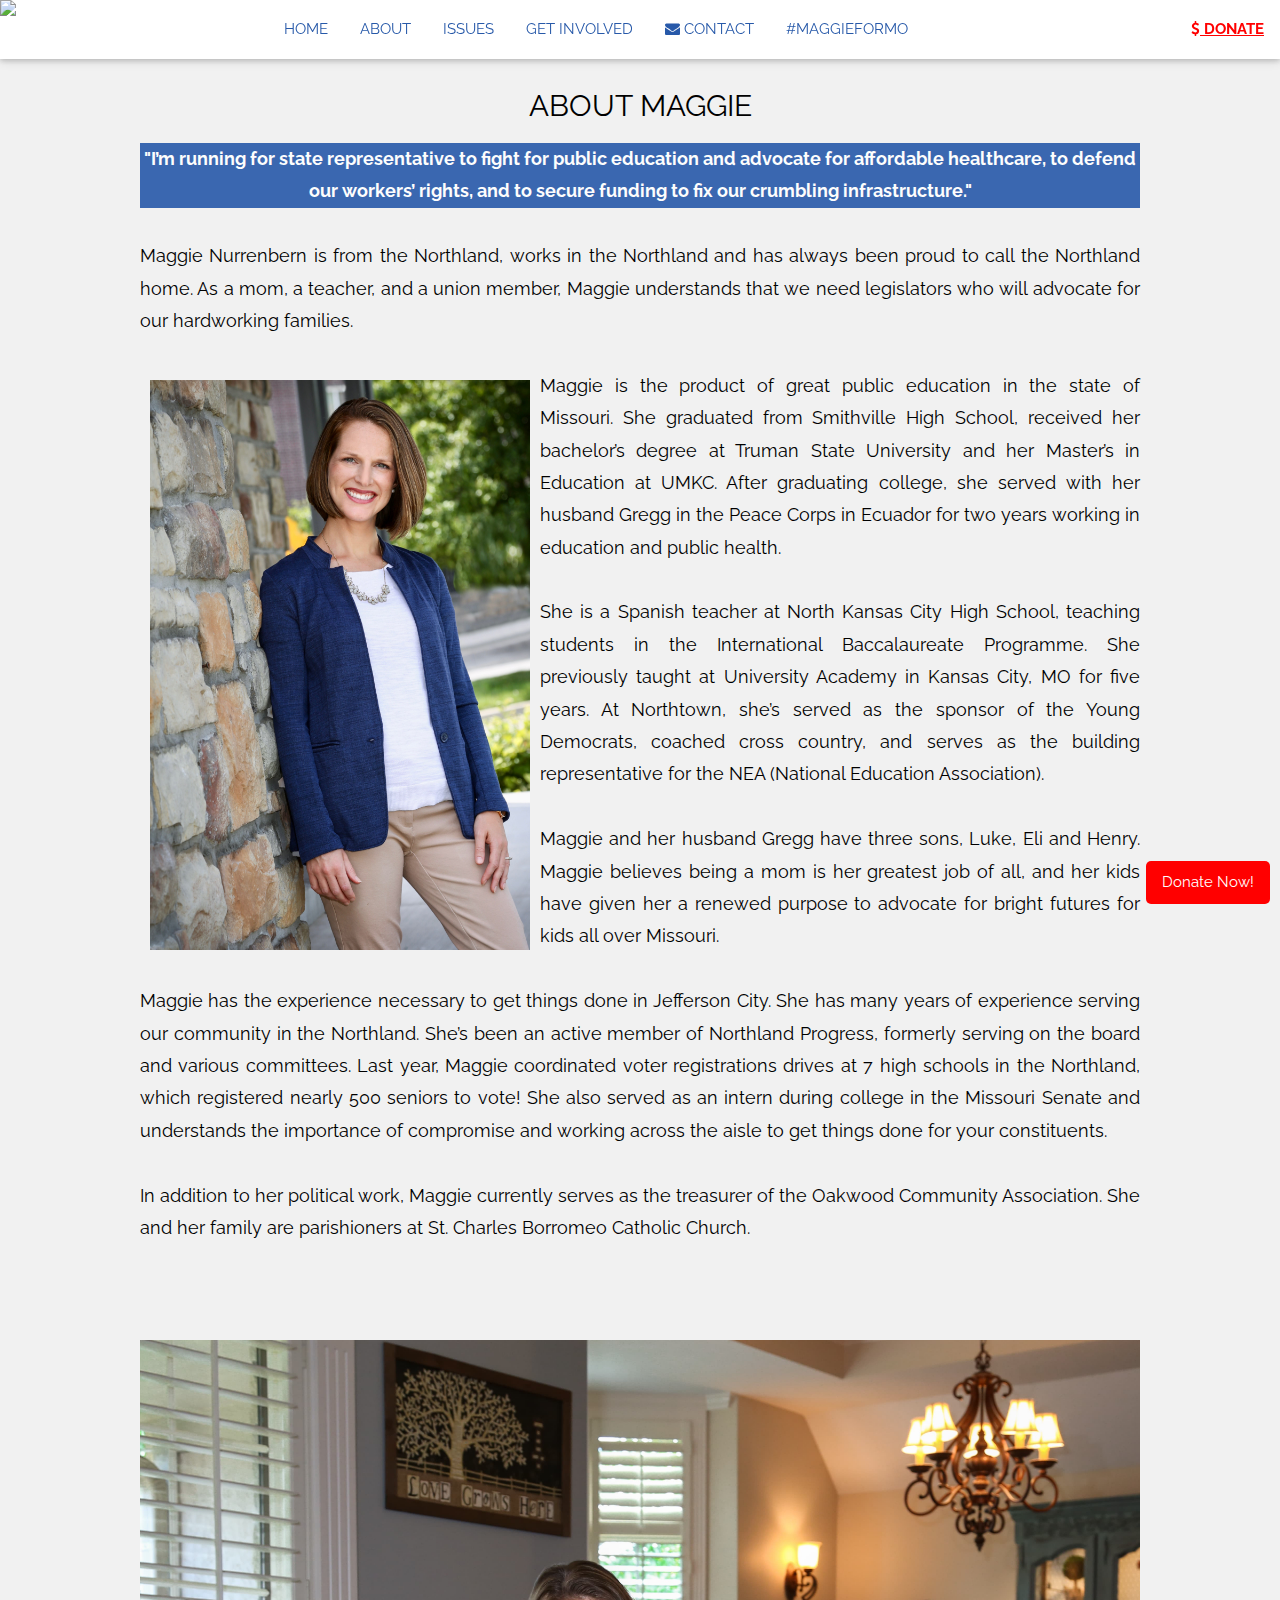
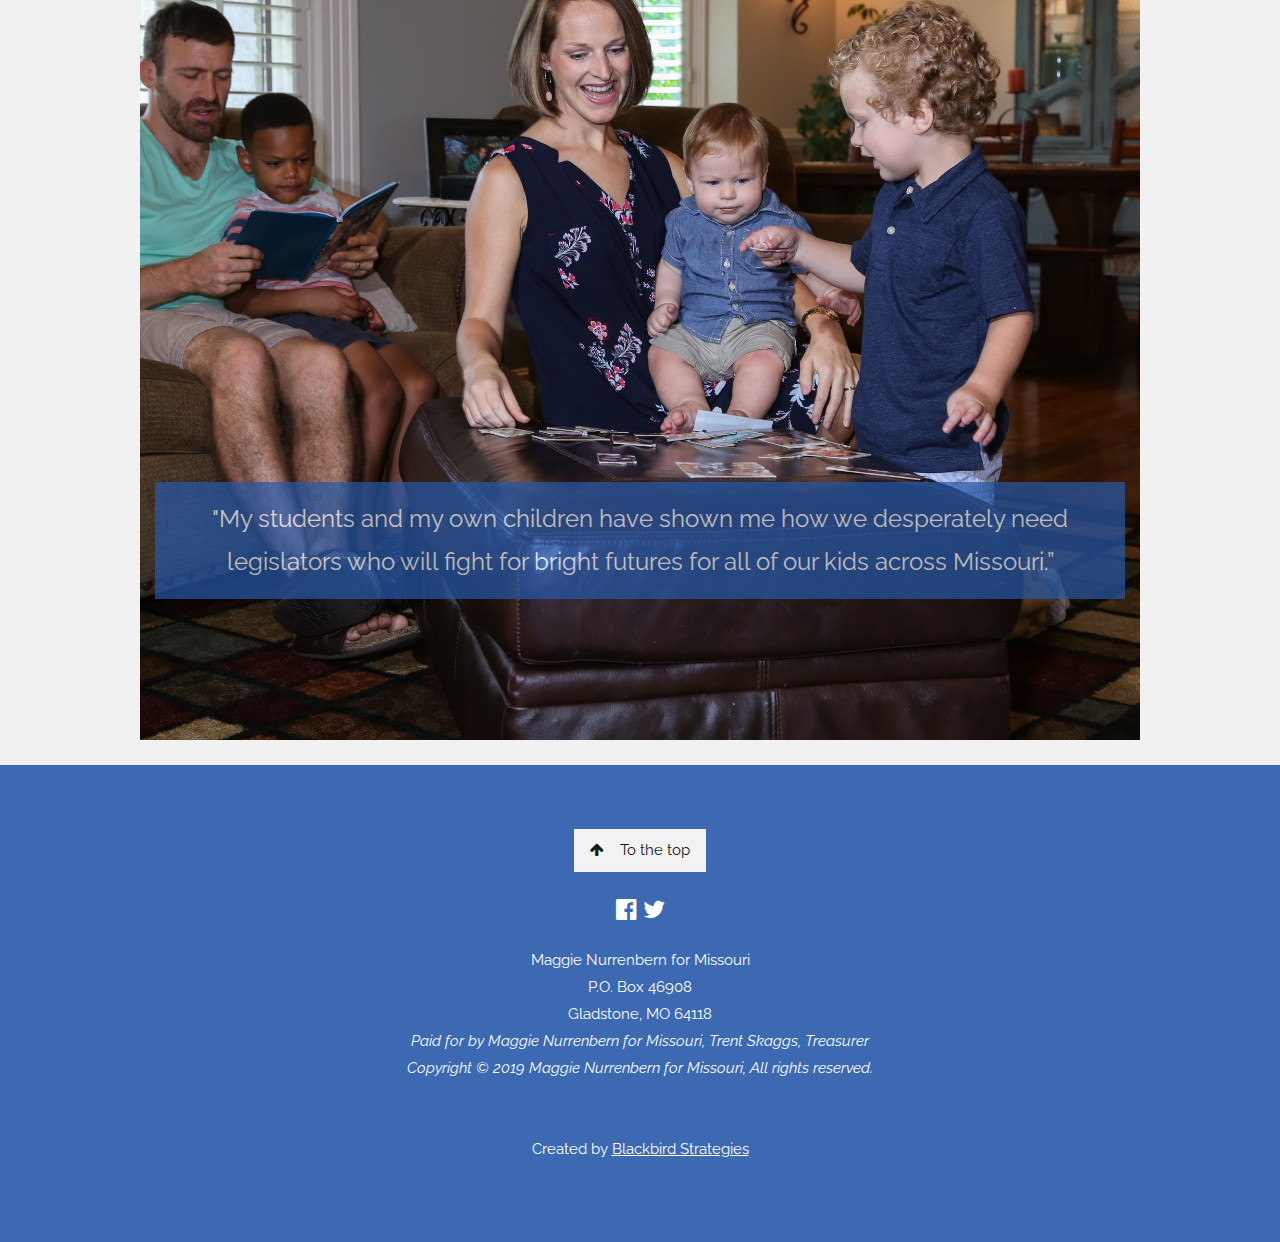
==== about.html @ 78ecb7c2 "text updates from maggie 021620" ====
<!DOCTYPE html>
<html>
<title>About</title>
<meta charset="UTF-8">
<meta name="viewport" content="width=device-width, initial-scale=1">
<link rel=icon href=/favicon.png>
<link rel="stylesheet" href="https://www.w3schools.com/w3css/4/w3.css">
<link rel="stylesheet" href="https://fonts.googleapis.com/css?family=Raleway">
<link rel="stylesheet" href="https://cdnjs.cloudflare.com/ajax/libs/font-awesome/4.7.0/css/font-awesome.min.css">
<style>
  body,
  h1,
  h2,
  h3,
  h4,
  h5,
  h6 {
    font-family: "Raleway", sans-serif
  }

  body,
  html {
    height: 100%;
    line-height: 1.8;
  }

  /* Full height image header */
  .bgimg-1 {
    background-position: center;
    background-size: cover;
    background-image: url("/GV3A2963 - Community Photo.jpg");
    min-height: 95%;
    margin-top: 59px;
  }

  .bgimg-3 {
    background-position: center;
    background-size: cover;
    background-image: url("/GV3A2674 - Family Photo-min.jpg");
    min-height: 1000px;
    display: flex;
  }

  .bgimg-2 {
    background-position: center;
    background-size: cover;
    background-image: url("/jeffcity.jpg");
    min-height: 1000px;
    display: flex;
  }

  .logo {
    max-width: 126px;
  }

  img {
    background-position: center;
    max-width: 100%;
    height: auto;
    display: block;
    margin-left: auto;
    margin-right: auto;
  }

  .w3-bar .w3-button {
    padding: 16px;
  }

  .w3-blue2 {
    background-color: #2759a9 !important;
    color: white !important;
  }

  .w3-blue {
    background-color: white !important;
    color: #2759a9 !important;
  }

  .w3-button:hover {
    color: red !important;
    background-color: white !important;
  }

  .w3-button2:hover {
    color: #2759a9 !important;
    background-color: white !important;
  }

  .opaque-background {
    background-color: black;
    opacity: .7;
    color: white;
    max-width: 1000px;
  }

  .icons {
    color: #2759a9;
  }

  .w3-xxlarge {
    line-height: 35px;
  }

  .w3-jumbo {
    line-height: 70px;
  }

  @media (max-width: 828px) {
    .w3-hide-small2 {
      display: none !important;
    }
  }

  @media (max-width: 992px) and (min-width: 721px) {
    .hide-medium2 {
      display: none !important;
    }
  }

  @media (min-width: 829px) {
    .w3-hide-large2 {
      display: none !important;
    }
  }

  @media (min-width: 601px) {

    .w3-col.m3,
    .w3-fifth {
      width: 19.9999999999% !important;
    }
  }

  .w3-fifth {
    float: left;
    width: 100%;
  }

  .quarter-container {
    background-color: white;
    opacity: .8;
    padding-top: 15px !important;
    height: 330px;
  }

  .mySlides {
    display: none;
  }

  .w3-display-right2 {
    position: absolute;
    top: 36%;
    right: 33%;
  }

  .w3-display-left2 {
    position: absolute;
    top: 36%;
    left: 33%;
  }

  .arrow {
    font-size: 40px;
  }

  .donate {
    background-color: #2759a9;
    color: white;
    padding: 10px 20px;
    border-radius: 4px;
    border-color: white;
  }

  #mybutton {
    position: fixed;
    bottom: -4px;
    right: 10px;
    z-index: 1;
  }

  .donate-link {
    color: red;
    text-decoration: underline;
  }

  .donate-link:hover {
    color: blue !important;
  }

  /* .twitter-timeline {
  height: 500px !important;
  max-width: 50% !important;
} */
</style>

<body>

  <!-- Navbar (sit on top) -->
  <div class="w3-top">
    <div class="w3-bar w3-blue w3-card" id="myNavbar" style="display: flex;">
      <a href="index.html#home" class="w3-bar-item w3-button w3-wide" style="padding: 0px !important"><img
          src="/maggieLogo.jpg" class="logo"></a>
      <!-- Right-sided navbar links -->
      <div class="w3-hide-small2" style="margin: auto; max-width: 100%;">
        <a href="index.html#home" class="w3-bar-item w3-button">HOME</a>
        <a href="about.html" class="w3-bar-item w3-button">ABOUT</a>
        <a href="issues.html" class="w3-bar-item w3-button"> ISSUES</a>
        <a href="index.html#getInvolved" class="w3-bar-item w3-button"> GET INVOLVED</a>
        <a href="index.html#contact" class="w3-bar-item w3-button"><i class="fa fa-envelope"></i> CONTACT</a>
        <a href="https://twitter.com/search?q=%23maggieformo&src=typd&lang=en" target="_blank"
          class="w3-bar-item w3-button">#MAGGIEFORMO</a>
      </div>
      <!-- Hide right-floated links on small screens and replace them with a menu icon -->
      <a href="https://secure.actblue.com/donate/maggieformo?refcode=online&amount=50"
        class="w3-bar-item w3-button donate-link" target="_blank"><i class="fa fa-usd"></i><b> DONATE</b></a>
      <a href="javascript:void(0)" class="w3-bar-item w3-button w3-hide-large2" onclick="w3_open()"
        style="margin-left: auto;">
        <i class="fa fa-bars"></i>
      </a>
    </div>
  </div>

  <!-- Sidebar on small screens when clicking the menu icon -->
  <nav class="w3-sidebar w3-bar-block w3-black w3-card w3-animate-left hide-medium2 w3-hide-large"
    style="display:none; background-color: #2759a9!important; opacity: 0.9;" id="mySidebar">
    <a href="javascript:void(0)" onclick="w3_close()" class="w3-bar-item w3-button w3-large w3-padding-16">Close ×</a>
    <A href="index.html#home" onclick="w3-close()" class="w3-bar-item w3-button">HOME</a>
    <a href="about.html" onclick="w3_close()" class="w3-bar-item w3-button">ABOUT</a>
    <a href="issues.html" onclick="w3_close()" class="w3-bar-item w3-button">ISSUES</a>
    <a href="https://secure.actblue.com/donate/maggieformo?refcode=online&amount=50" target="_blank"
      onclick="w3_close()" class="w3-bar-item w3-button">DONATE</a>
    <a href="index.html#getInvolved" onclick="w3_close()" class="w3-bar-item w3-button">GET INVOLVED</a>
    <!-- <a href="https://secure.actblue.com/" onclick="w3_close()" class="w3-bar-item w3-button" target="_blank">DONATE</a> -->
    <a href="index.html#contact" onclick="w3_close()" class="w3-bar-item w3-button">CONTACT</a>
  </nav>

  <!-- Donate Button -->
  <div id="mybutton">
    <a class="w3-button" style="background-color: red; color: white; border-radius: 5px;"
      href="https://secure.actblue.com/donate/maggieformo?refcode=online&amount=50" target="_blank"> Donate Now!</a>
  </div>

  <!-- About Section -->
  <div class="w3-container w3-light-grey w3-row w3-center" style="padding: 38px 16px" id="about">
    <hr>
    <h2 class="w3-center">ABOUT MAGGIE</h2>
    <p class="w3-center w3-large"
      style="background-color: #2759a9!important; max-width: 1000px; margin: auto; color: #fff; opacity: 0.9;">
      <b>"I’m running for state representative to fight for public education and advocate for affordable healthcare, to
        defend our workers’ rights, and to secure funding to fix our crumbling infrastructure."</b>
      <br>
    </p>
    <p class="w3-center w3-large" style="margin: auto; text-align: justify !important; max-width: 1000px;">
      <br>
      Maggie Nurrenbern is from the Northland, works in the Northland and has always been proud to call the Northland
      home.
      As a mom, a teacher, and a union member, Maggie understands that we need legislators who will advocate for our
      hardworking families.<br><br>
      <img src="GV3A3115 2 - About section-min.jpg" alt="Maggie" style="max-width: 38%; float: left; margin: 10px;">
      Maggie is the product of great public education in the state of Missouri. She graduated from Smithville High
      School,
      received her bachelor’s degree at Truman State University and her Master’s in Education at UMKC. After graduating
      college,
      she served with her husband Gregg in the Peace Corps in Ecuador for two years working in education and public
      health.<br><br>
      She is a Spanish teacher at North Kansas City High School, teaching students in the International Baccalaureate
      Programme.
      She previously taught at University Academy in Kansas City, MO for five years. At Northtown, she’s served as the
      sponsor of the Young Democrats,
      coached cross country, and serves as the building representative for the NEA (National Education
      Association).<br><br>
      Maggie and her husband Gregg have three sons, Luke, Eli and Henry. Maggie believes being a mom is her greatest job
      of all,
      and her kids have given her a renewed purpose to advocate for bright futures for kids all over Missouri. <br><br>
      Maggie has the experience necessary to get things done in Jefferson City. She has many years of experience serving
      our community in the Northland.
      She’s been an active member of Northland Progress, formerly serving on the board and various committees. Last
      year,
      Maggie coordinated voter registrations drives at 7 high schools in the Northland, which registered nearly 500
      seniors to vote!
      She also served as an intern during college in the Missouri Senate and understands the importance of compromise
      and working across the aisle to get things done for your constituents.<br><br>
      In addition to her political work, Maggie currently serves as the treasurer of the Oakwood Community Association.
      She and her family are parishioners at St. Charles Borromeo Catholic Church.<br><br>
    </p>
  </div>
  <!-- Family Photo-->
  <div class="w3-container w3-light-grey" style="padding: 25px 16px">
    <div class="bgimg-3"
      style="max-width: 1000px; max-height: 900px; text-align: center; padding: 15px; margin: auto !important;">
      <div class="w3-text-white" style="padding: 23 16px;  display: flex; ">
        <!-- <div class="opaque-background w3-xlarge w3-hide-small" style="background-color: #2759a9 !important; opacity: 0.7 !important; max-width: 1490px; max-height: 126px; padding: 15px; position: relative; top: 75%;">
      <span class="w3-xlarge">“My students and my own children have shown me how we desperately need legislators who will fight for bright futures for all of our kids across Missouri.”</span>
    </div>
    <div class="opaque-background w3-xlarge w3-hide-large w3-hide-medium" style="background-color: #2759a9 !important; opacity: 0.7 !important; max-width: 1490px; max-height: 240px; padding: 15px; position: relative; top: 75%;">
      <span class="w3-xlarge">“My students and my own children have shown me how we desperately need legislators who will fight for bright futures for all of our kids across Missouri.”</span>
    </div> -->
        <div class="opaque-background"
          style="background-color: #2759a9 !important; opacity: 0.7 !important; max-width: 1490px; height: fit-content; padding: 15px; position: relative; top: 75%;">
          <span class="w3-xlarge w3-hide-small">"My students and my own children have shown me how we desperately need
            legislators who will fight for bright futures for all of our kids across Missouri.”</span>
          <span class="w3-large w3-hide-large w3-hide-medium">"My students and my own children have shown me how we
            desperately need legislators who will fight for bright futures for all of our kids across Missouri.”</span>
        </div>
      </div>
    </div>
  </div>

  <!-- Footer -->
  <footer class="w3-center w3-black w3-padding-64" style="background-color: #2759a9!important; opacity: 0.9;">
    <a href="about.html" class="w3-button w3-light-grey"><i class="fa fa-arrow-up w3-margin-right"></i>To the top</a>
    <div class="w3-xlarge w3-section">
      <a href="https://www.facebook.com/MaggieforMO/" target="_blank"><i
          class="fa fa-facebook-official w3-hover-opacity"></i></a>
      <a href="https://twitter.com/MaggieforMO?lang=en" target="_blank"><i
          class="fa fa-twitter w3-hover-opacity"></i></a>
    </div>
    <p>
      Maggie Nurrenbern for Missouri<br>
      P.O. Box 46908 <br>
      Gladstone, MO 64118 <br>
      <i> Paid for by Maggie Nurrenbern for Missouri, Trent Skaggs, Treasurer<br>
        Copyright © 2019 Maggie Nurrenbern for Missouri, All rights reserved.<br>
      </i>
      <br><br>
      Created by <a href="https://jonnyparko.github.io/Jonathan-Parker/" title="Jonathan Parker" target="_blank"
        class="w3-hover-text-green">Blackbird Strategies</a>
    </p>
  </footer>

  <script>
    // Modal Image Gallery
    function onClick(element) {
      document.getElementById("img01").src = element.src;
      document.getElementById("modal01").style.display = "block";
      var captionText = document.getElementById("caption");
      captionText.innerHTML = element.alt;
    }


    // Toggle between showing and hiding the sidebar when clicking the menu icon
    var mySidebar = document.getElementById("mySidebar");

    function w3_open() {
      if (mySidebar.style.display === 'block') {
        mySidebar.style.display = 'none';
      } else {
        mySidebar.style.display = 'block';
      }
    }

    // Close the sidebar with the close button
    function w3_close() {
      mySidebar.style.display = "none";
    }

    var slideIndex = 1;
    showDivs(slideIndex);

    function plusDivs(n) {
      showDivs(slideIndex += n);
    }

    function showDivs(n) {
      var i;
      var x = document.getElementsByClassName("mySlides");
      if (n > x.length) { slideIndex = 1 }
      if (n < 1) { slideIndex = x.length }
      for (i = 0; i < x.length; i++) {
        x[i].style.display = "none";
      }
      x[slideIndex - 1].style.display = "block";
    }
  </script>

</body>

</html>
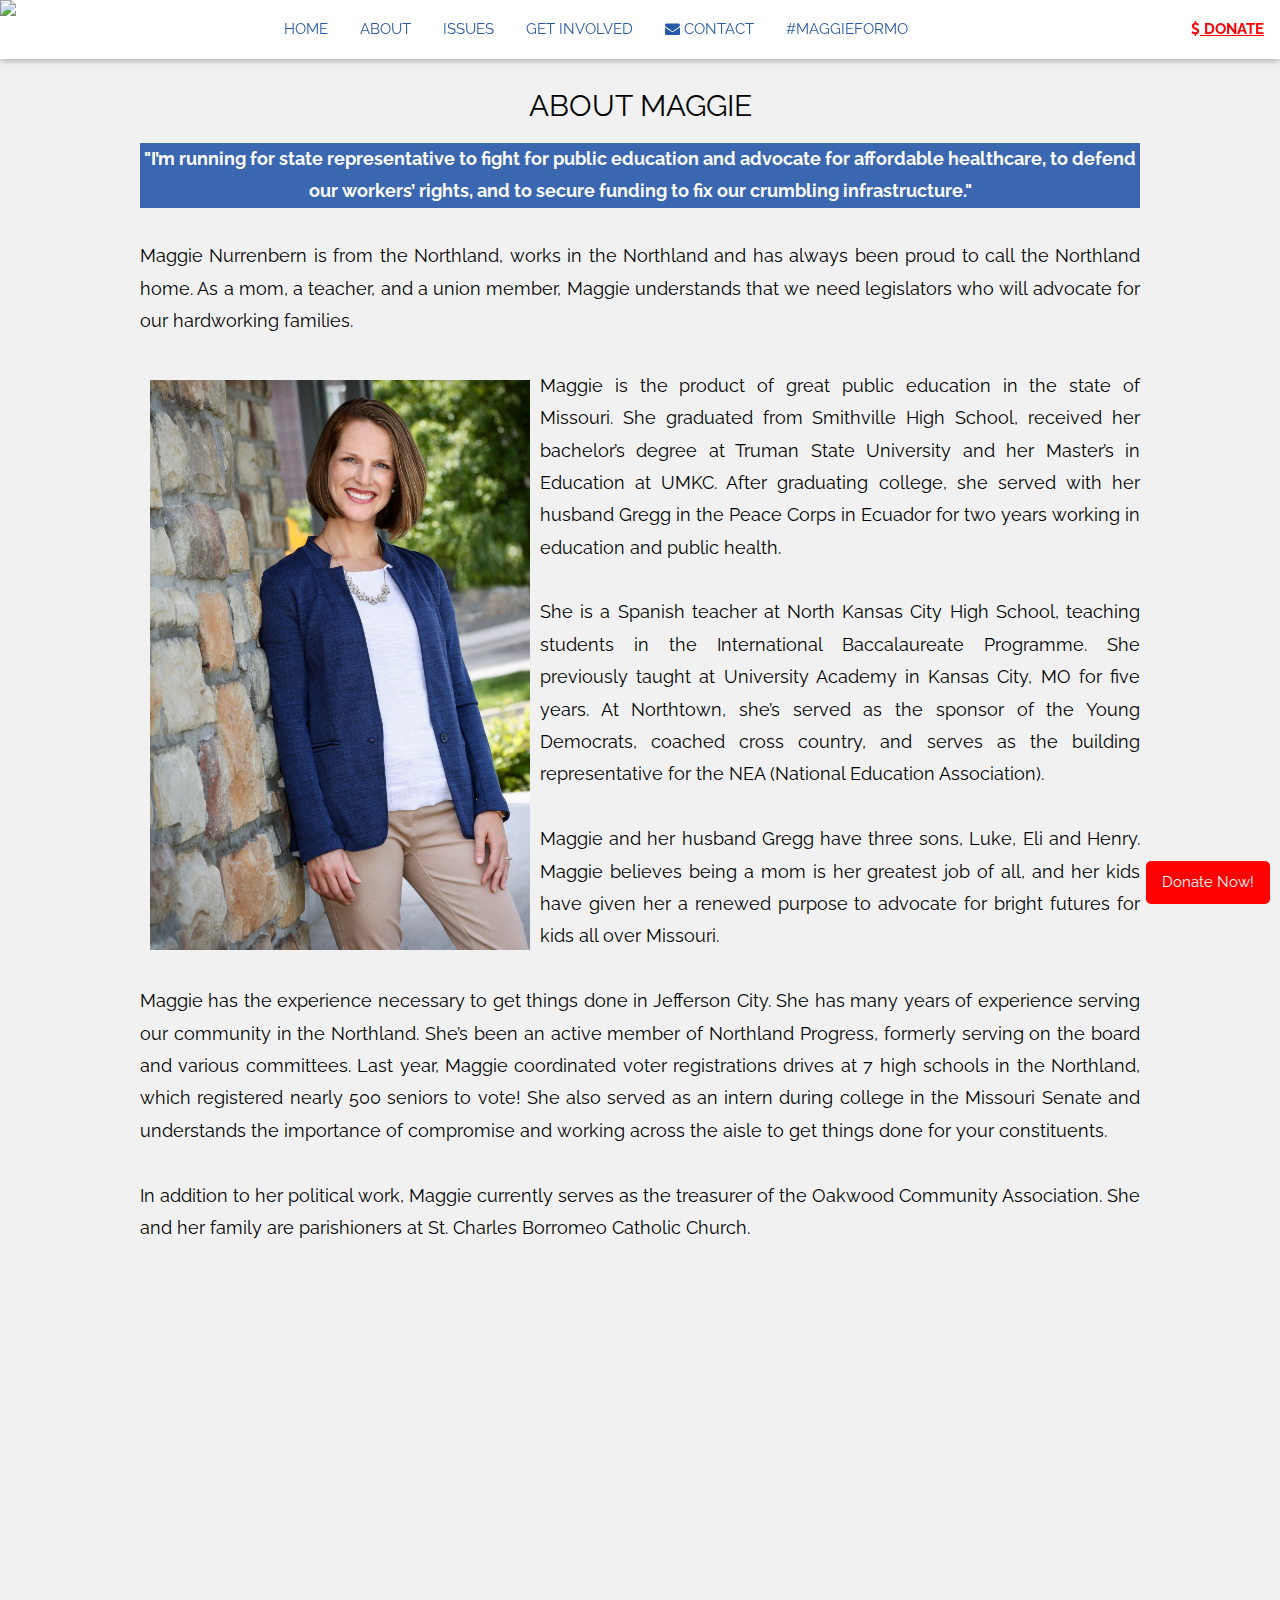
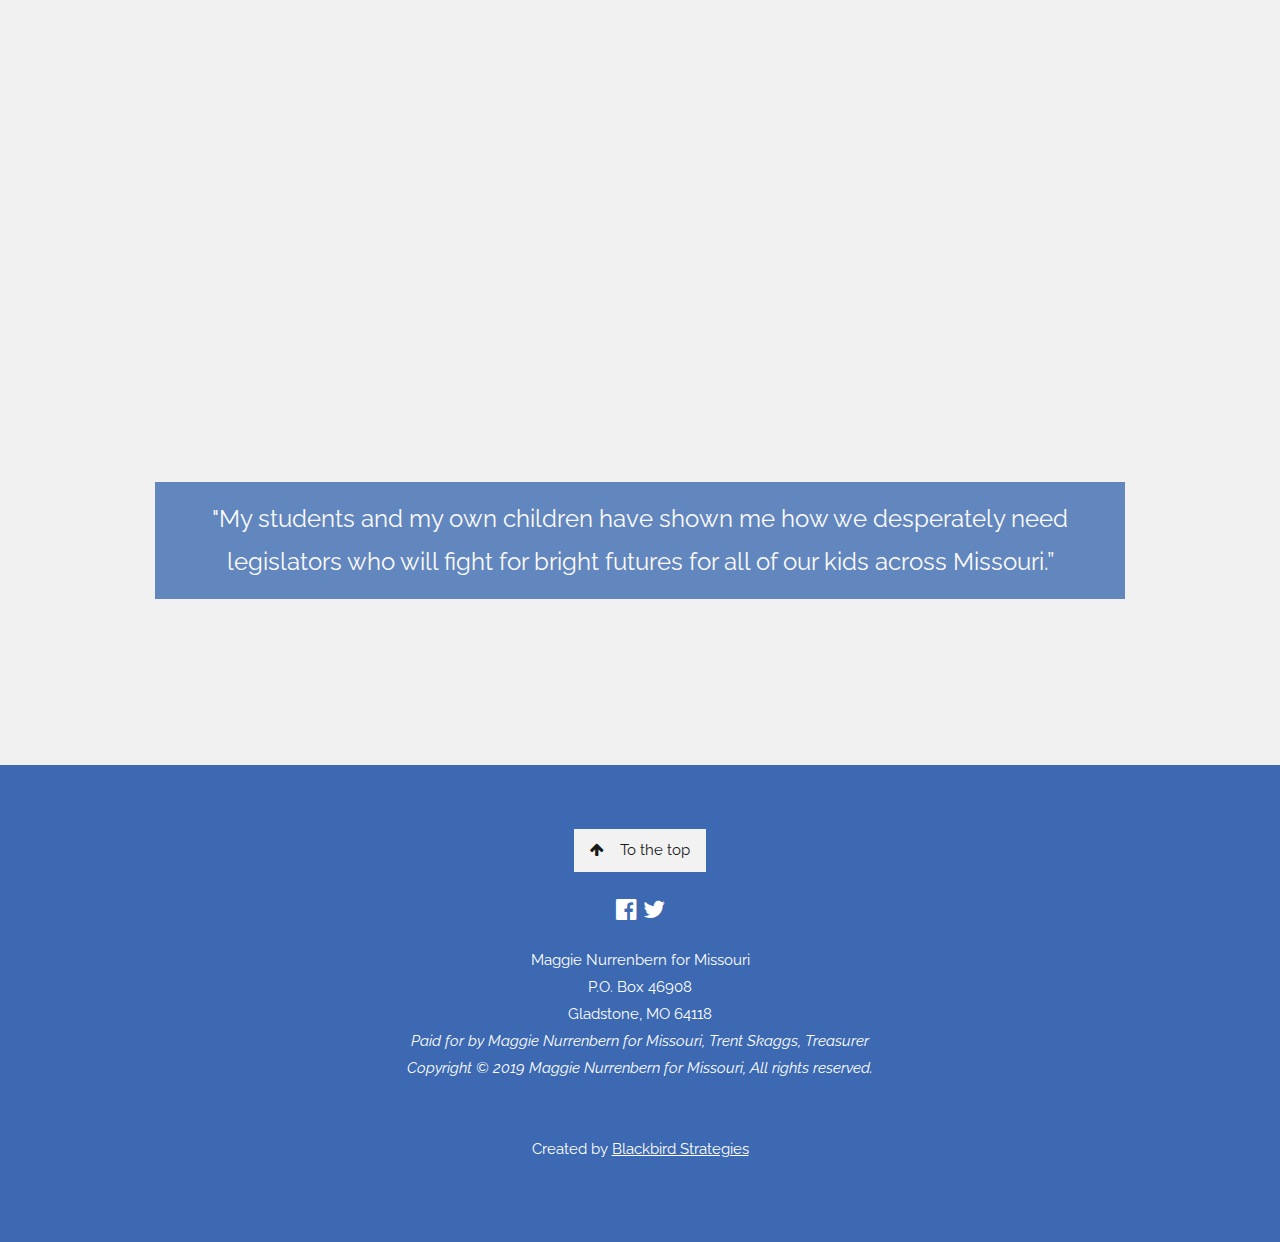
==== commit 9774394c: "refactor v2" ====
--- a/about.html
+++ b/about.html
@@ -7,190 +7,8 @@
 <link rel="stylesheet" href="https://www.w3schools.com/w3css/4/w3.css">
 <link rel="stylesheet" href="https://fonts.googleapis.com/css?family=Raleway">
 <link rel="stylesheet" href="https://cdnjs.cloudflare.com/ajax/libs/font-awesome/4.7.0/css/font-awesome.min.css">
+<link rel="stylesheet" href="main.css">
 <style>
-  body,
-  h1,
-  h2,
-  h3,
-  h4,
-  h5,
-  h6 {
-    font-family: "Raleway", sans-serif
-  }
-
-  body,
-  html {
-    height: 100%;
-    line-height: 1.8;
-  }
-
-  /* Full height image header */
-  .bgimg-1 {
-    background-position: center;
-    background-size: cover;
-    background-image: url("/GV3A2963 - Community Photo.jpg");
-    min-height: 95%;
-    margin-top: 59px;
-  }
-
-  .bgimg-3 {
-    background-position: center;
-    background-size: cover;
-    background-image: url("/GV3A2674 - Family Photo-min.jpg");
-    min-height: 1000px;
-    display: flex;
-  }
-
-  .bgimg-2 {
-    background-position: center;
-    background-size: cover;
-    background-image: url("/jeffcity.jpg");
-    min-height: 1000px;
-    display: flex;
-  }
-
-  .logo {
-    max-width: 126px;
-  }
-
-  img {
-    background-position: center;
-    max-width: 100%;
-    height: auto;
-    display: block;
-    margin-left: auto;
-    margin-right: auto;
-  }
-
-  .w3-bar .w3-button {
-    padding: 16px;
-  }
-
-  .w3-blue2 {
-    background-color: #2759a9 !important;
-    color: white !important;
-  }
-
-  .w3-blue {
-    background-color: white !important;
-    color: #2759a9 !important;
-  }
-
-  .w3-button:hover {
-    color: red !important;
-    background-color: white !important;
-  }
-
-  .w3-button2:hover {
-    color: #2759a9 !important;
-    background-color: white !important;
-  }
-
-  .opaque-background {
-    background-color: black;
-    opacity: .7;
-    color: white;
-    max-width: 1000px;
-  }
-
-  .icons {
-    color: #2759a9;
-  }
-
-  .w3-xxlarge {
-    line-height: 35px;
-  }
-
-  .w3-jumbo {
-    line-height: 70px;
-  }
-
-  @media (max-width: 828px) {
-    .w3-hide-small2 {
-      display: none !important;
-    }
-  }
-
-  @media (max-width: 992px) and (min-width: 721px) {
-    .hide-medium2 {
-      display: none !important;
-    }
-  }
-
-  @media (min-width: 829px) {
-    .w3-hide-large2 {
-      display: none !important;
-    }
-  }
-
-  @media (min-width: 601px) {
-
-    .w3-col.m3,
-    .w3-fifth {
-      width: 19.9999999999% !important;
-    }
-  }
-
-  .w3-fifth {
-    float: left;
-    width: 100%;
-  }
-
-  .quarter-container {
-    background-color: white;
-    opacity: .8;
-    padding-top: 15px !important;
-    height: 330px;
-  }
-
-  .mySlides {
-    display: none;
-  }
-
-  .w3-display-right2 {
-    position: absolute;
-    top: 36%;
-    right: 33%;
-  }
-
-  .w3-display-left2 {
-    position: absolute;
-    top: 36%;
-    left: 33%;
-  }
-
-  .arrow {
-    font-size: 40px;
-  }
-
-  .donate {
-    background-color: #2759a9;
-    color: white;
-    padding: 10px 20px;
-    border-radius: 4px;
-    border-color: white;
-  }
-
-  #mybutton {
-    position: fixed;
-    bottom: -4px;
-    right: 10px;
-    z-index: 1;
-  }
-
-  .donate-link {
-    color: red;
-    text-decoration: underline;
-  }
-
-  .donate-link:hover {
-    color: blue !important;
-  }
-
-  /* .twitter-timeline {
-  height: 500px !important;
-  max-width: 50% !important;
-} */
 </style>
 
 <body>
--- a/main.css
+++ b/main.css
@@ -0,0 +1,210 @@
+body,
+h1,
+h2,
+h3,
+h4,
+h5,
+h6 {
+  font-family: "Raleway", sans-serif
+}
+
+body,
+html {
+  height: 100%;
+  line-height: 1.8;
+}
+
+/* Full height image header */
+.bgimg-1 {
+  background-position: center;
+  background-size: cover;
+  background-image: url("/GV3A2963 - Community Photo-min.jpg");
+  min-height: 95%;
+  margin-top: 59px;
+}
+
+.bgimg-3 {
+  background-position: center;
+  background-size: cover;
+  background-image: url("/GV3A2674 - Family Photo.jpg");
+  min-height: 1000px;
+  display: flex;
+}
+
+.bgimg-2 {
+  background-position: center;
+  background-size: cover;
+  background-image: url("/jeffcity.jpg");
+  min-height: 1000px;
+  display: flex;
+}
+
+.logo {
+  max-width: 126px;
+}
+
+img {
+  background-position: center;
+  max-width: 100%;
+  height: auto;
+  display: block;
+  margin-left: auto;
+  margin-right: auto;
+}
+
+.w3-bar .w3-button {
+  padding: 16px;
+}
+
+.w3-blue2 {
+  background-color: #2759a9 !important;
+  color: white !important;
+}
+
+.w3-blue {
+  background-color: white !important;
+  color: #2759a9 !important;
+}
+
+.w3-button:hover {
+  color: red !important;
+  background-color: white !important;
+}
+
+.w3-button2:hover {
+  color: #2759a9 !important;
+  background-color: white !important;
+}
+
+.opaque-background {
+  background-color: black;
+  opacity: .7;
+  color: white;
+  max-width: 1000px;
+}
+
+.icons {
+  color: #2759a9;
+}
+
+.w3-xxlarge {
+  line-height: 35px;
+}
+
+.w3-jumbo {
+  line-height: 70px;
+}
+
+@media (max-width: 828px) {
+  .w3-hide-small2 {
+    display: none !important;
+  }
+}
+
+@media (max-width: 992px) and (min-width: 721px) {
+  .hide-medium2 {
+    display: none !important;
+  }
+}
+
+@media (min-width: 829px) {
+  .w3-hide-large2 {
+    display: none !important;
+  }
+}
+
+@media (min-width: 601px) {
+
+  .w3-col.m3,
+  .w3-fifth {
+    width: 19.9999999999% !important;
+  }
+}
+
+.w3-fifth {
+  float: left;
+  width: 100%;
+}
+
+.quarter-container {
+  background-color: white;
+  opacity: .8;
+  padding-top: 15px !important;
+  height: 330px;
+}
+
+.mySlides {
+  display: none;
+}
+
+.w3-display-right2 {
+  position: absolute;
+  top: 36%;
+  right: 33%;
+}
+
+.w3-display-left2 {
+  position: absolute;
+  top: 36%;
+  left: 33%;
+}
+
+.arrow {
+  font-size: 40px;
+}
+
+.donate {
+  background-color: #2759a9;
+  color: white;
+  padding: 10px 20px;
+  border-radius: 4px;
+  border-color: white;
+}
+
+#mybutton {
+  position: fixed;
+  bottom: -4px;
+  right: 10px;
+  z-index: 1;
+}
+
+.donate-link {
+  color: red;
+  text-decoration: underline;
+}
+
+.donate-link:hover {
+  color: blue !important;
+}
+
+/* .twitter-timeline {
+height: 500px !important;
+max-width: 50% !important;
+} */
+
+  /* Next & previous buttons */
+  .prev,
+  .next {
+    cursor: pointer;
+    top: 50%;
+    width: 100%;
+    margin-top: -30px;
+    padding: 20px;
+    color: #2759a9;
+    font-weight: bold;
+    font-size: 50px;
+    user-select: none;
+  }
+
+  /* Position the "next button" to the right */
+  .next {
+    right: 0;
+    border-radius: 3px 0 0 3px;
+  }
+
+  /* On hover, add a black background color with a little bit see-through */
+  .prev:hover,
+  .next:hover {
+    background-color: rgba(0, 0, 0, 0.8);
+    color: white;
+  }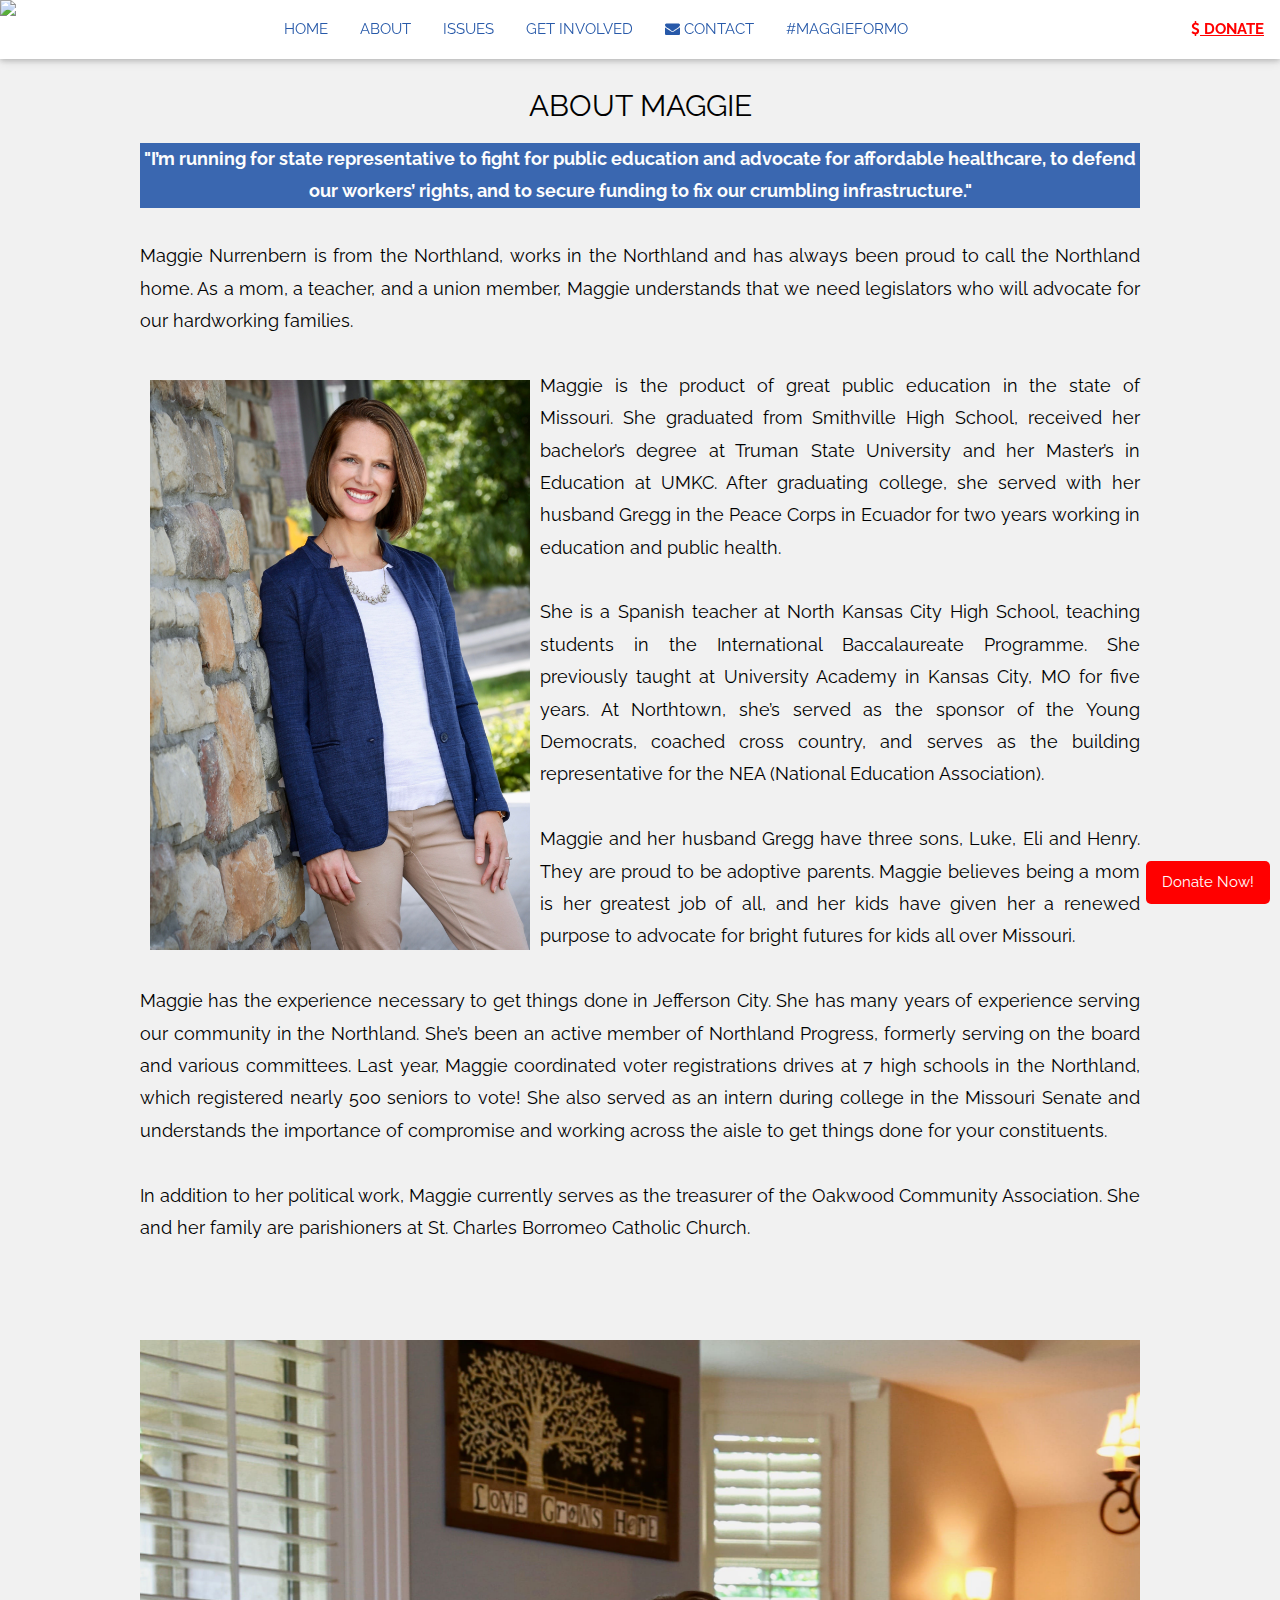
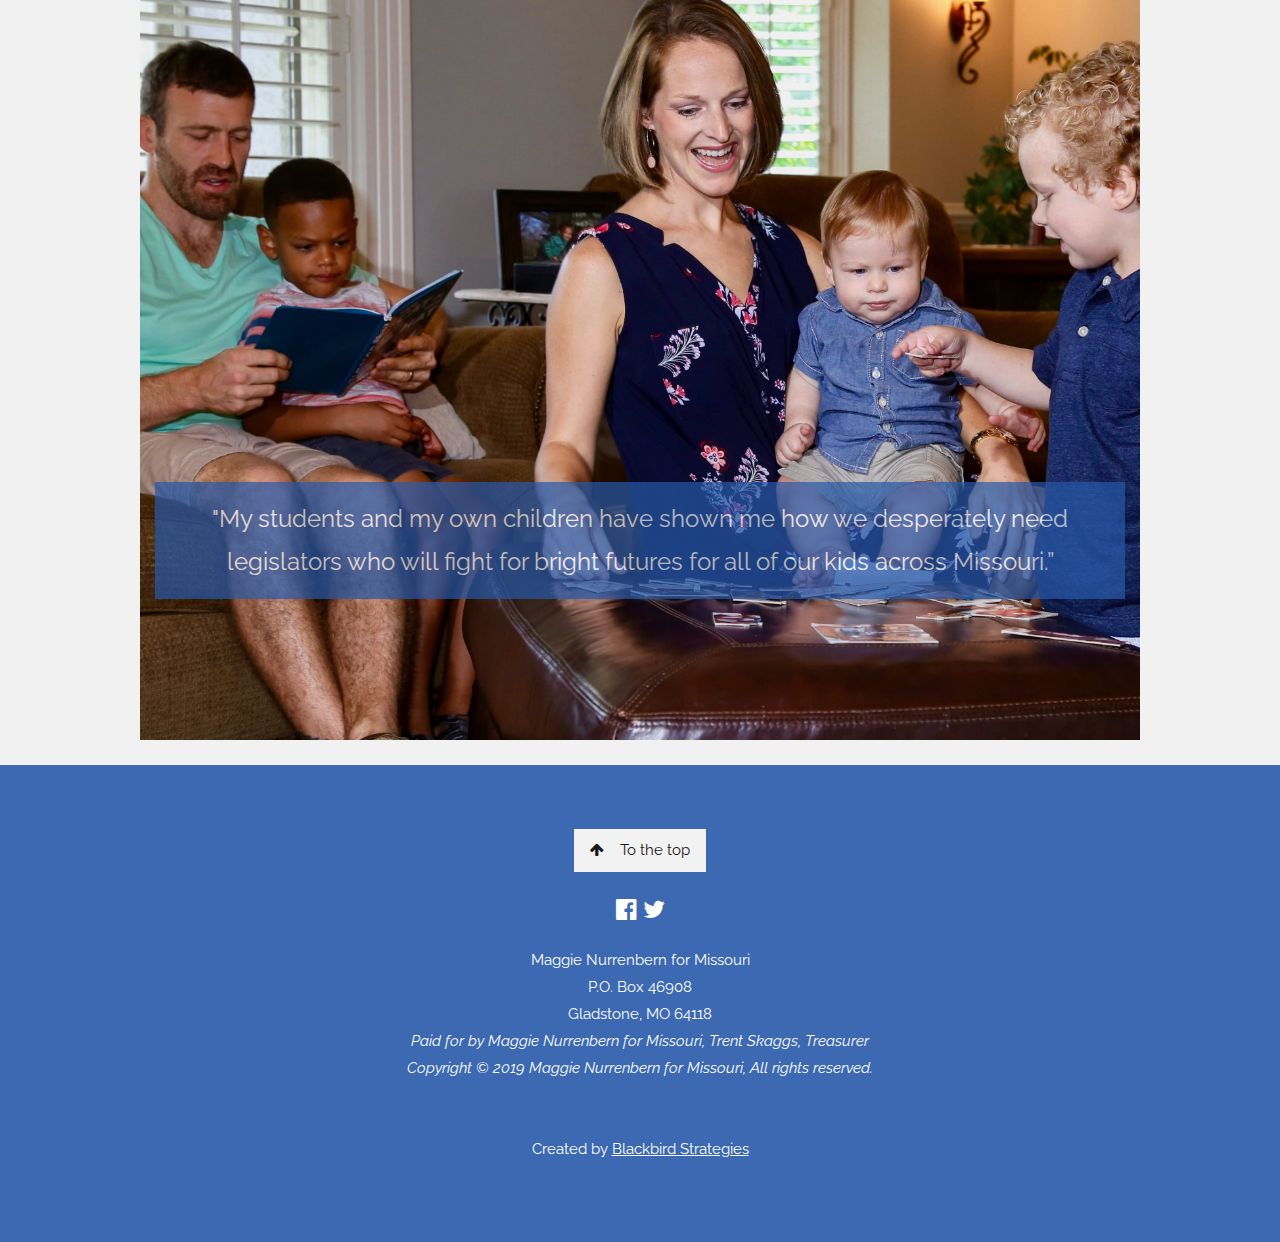
==== commit b97e3725: "added more text and different photo per email on 041420" ====
--- a/about.html
+++ b/about.html
@@ -87,8 +87,8 @@
       sponsor of the Young Democrats,
       coached cross country, and serves as the building representative for the NEA (National Education
       Association).<br><br>
-      Maggie and her husband Gregg have three sons, Luke, Eli and Henry. Maggie believes being a mom is her greatest job
-      of all,
+      Maggie and her husband Gregg have three sons, Luke, Eli and Henry. They are proud to be adoptive parents.  
+      Maggie believes being a mom is her greatest job of all,
       and her kids have given her a renewed purpose to advocate for bright futures for kids all over Missouri. <br><br>
       Maggie has the experience necessary to get things done in Jefferson City. She has many years of experience serving
       our community in the Northland.
--- a/main.css
+++ b/main.css
@@ -26,7 +26,7 @@
 .bgimg-3 {
   background-position: center;
   background-size: cover;
-  background-image: url("/GV3A2674 - Family Photo.jpg");
+  background-image: url("/GV3A2674-min.jpeg");
   min-height: 1000px;
   display: flex;
 }
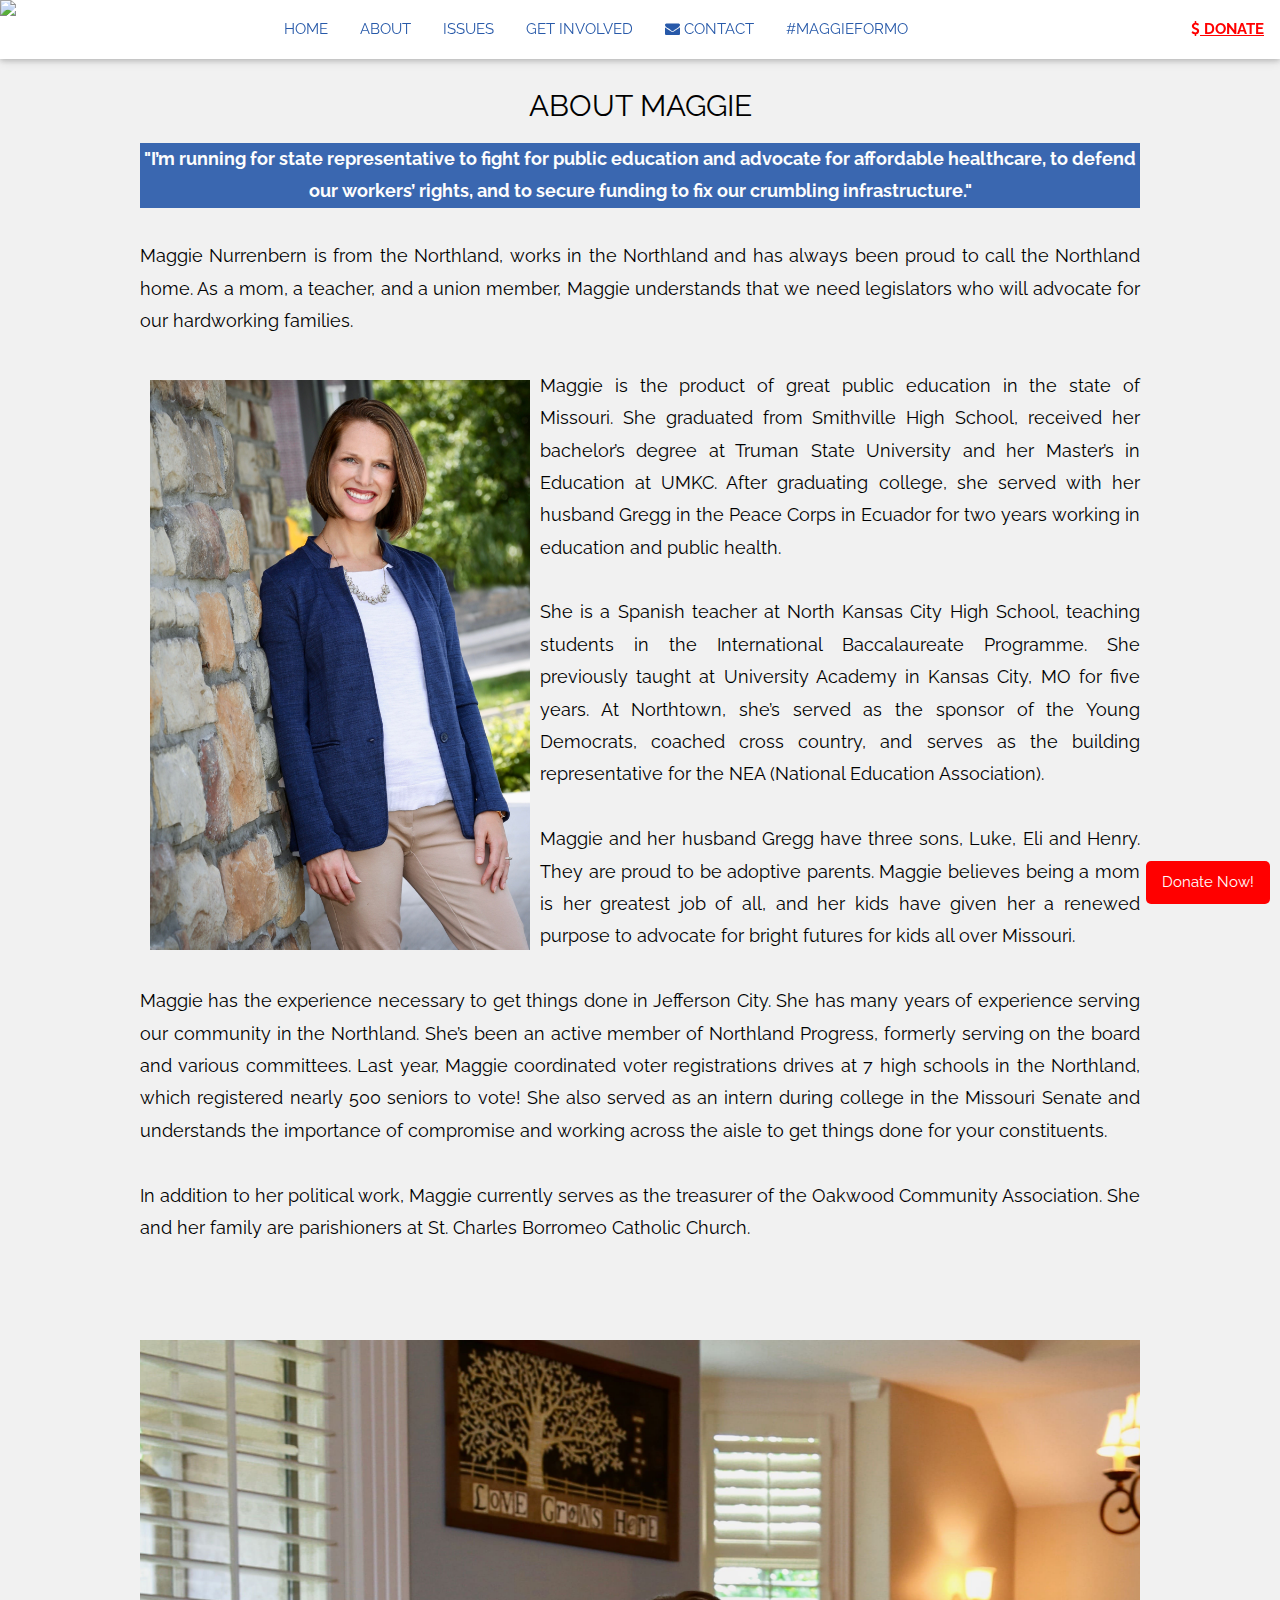
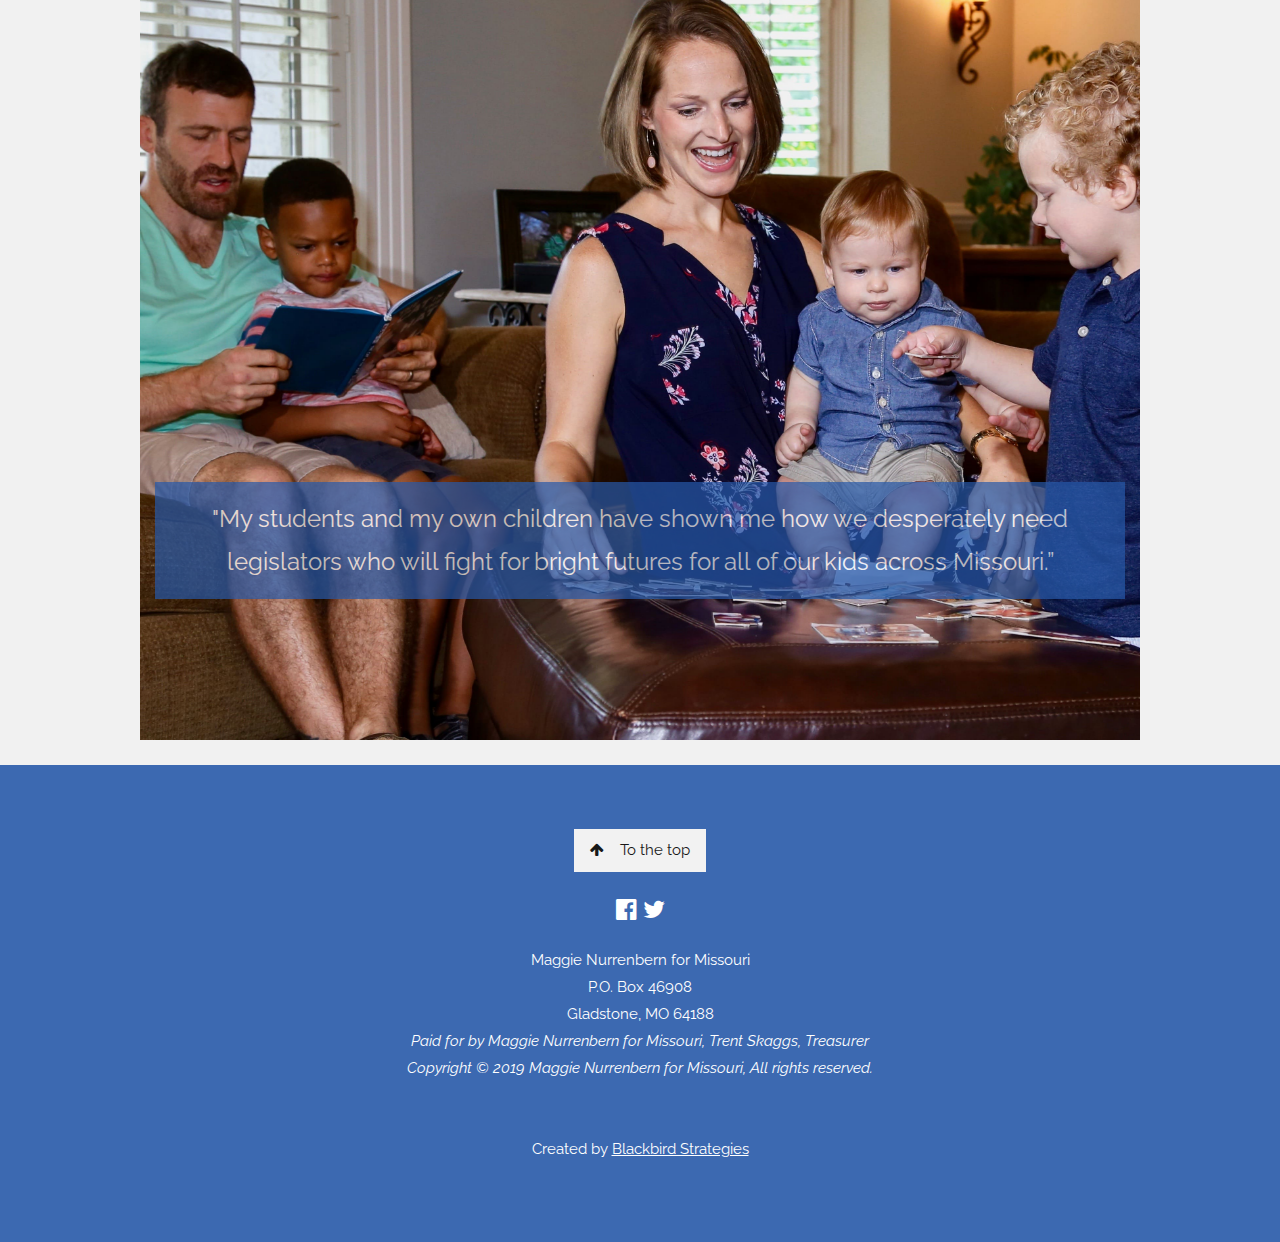
==== commit f6654b63: "changed zip code" ====
--- a/about.html
+++ b/about.html
@@ -136,7 +136,7 @@
     <p>
       Maggie Nurrenbern for Missouri<br>
       P.O. Box 46908 <br>
-      Gladstone, MO 64118 <br>
+      Gladstone, MO 64188 <br>
       <i> Paid for by Maggie Nurrenbern for Missouri, Trent Skaggs, Treasurer<br>
         Copyright © 2019 Maggie Nurrenbern for Missouri, All rights reserved.<br>
       </i>
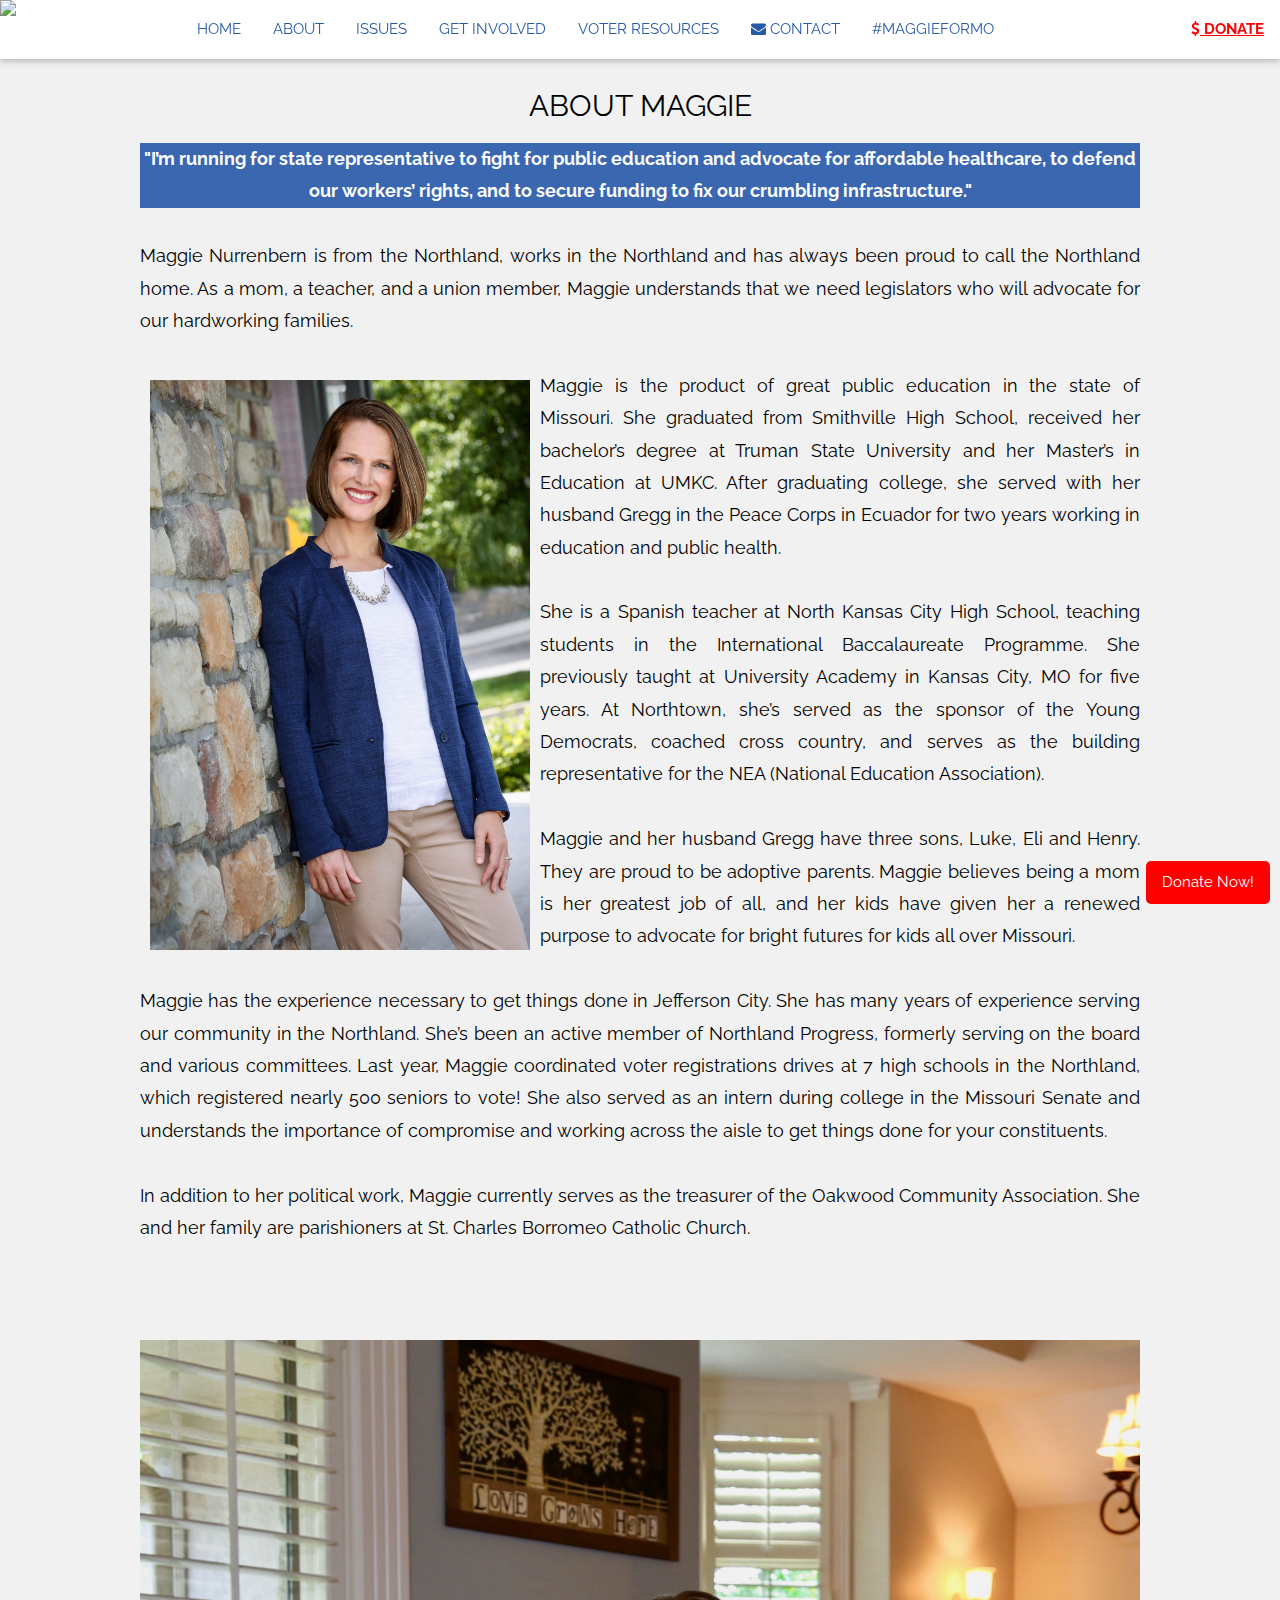
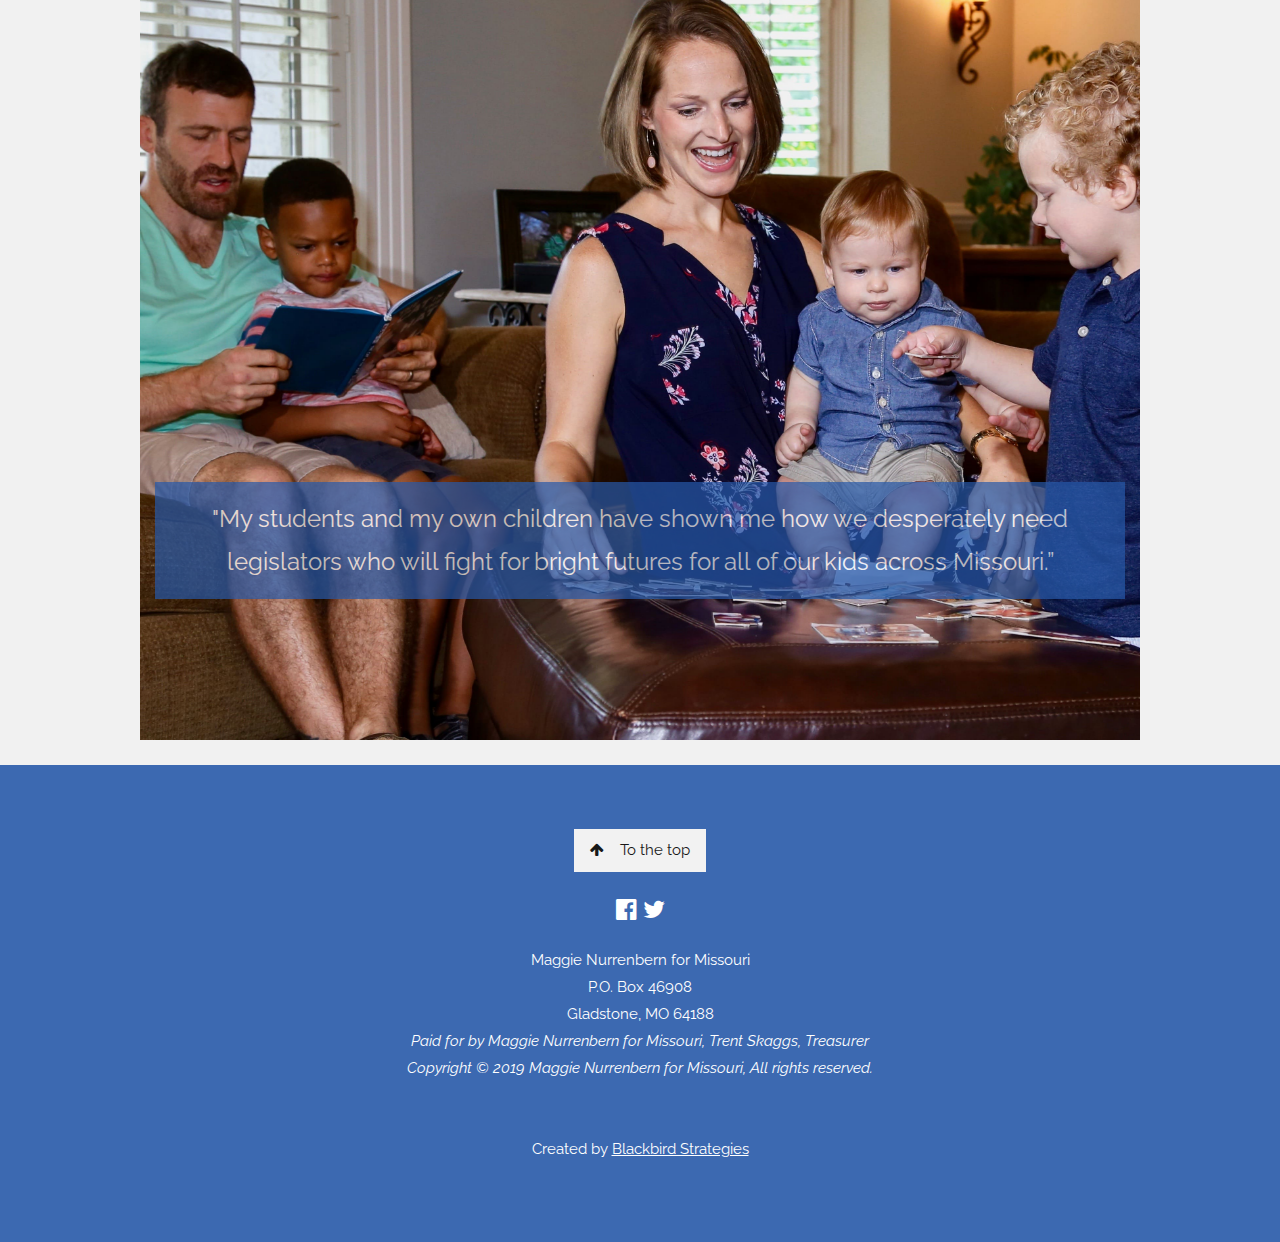
==== commit 936905db: "added voter info - email from maggie 072920" ====
--- a/about.html
+++ b/about.html
@@ -24,6 +24,7 @@
         <a href="about.html" class="w3-bar-item w3-button">ABOUT</a>
         <a href="issues.html" class="w3-bar-item w3-button"> ISSUES</a>
         <a href="index.html#getInvolved" class="w3-bar-item w3-button"> GET INVOLVED</a>
+        <a href="index.html#vote" class="w3-bar-item w3-button"> VOTER RESOURCES</a>
         <a href="index.html#contact" class="w3-bar-item w3-button"><i class="fa fa-envelope"></i> CONTACT</a>
         <a href="https://twitter.com/search?q=%23maggieformo&src=typd&lang=en" target="_blank"
           class="w3-bar-item w3-button">#MAGGIEFORMO</a>
@@ -48,6 +49,7 @@
     <a href="https://secure.actblue.com/donate/maggieformo?refcode=online&amount=50" target="_blank"
       onclick="w3_close()" class="w3-bar-item w3-button">DONATE</a>
     <a href="index.html#getInvolved" onclick="w3_close()" class="w3-bar-item w3-button">GET INVOLVED</a>
+    <a href="index.html#vote" onclick="w3_close()" class="w3-bar-item w3-button">VOTER RESOURCES</a>
     <!-- <a href="https://secure.actblue.com/" onclick="w3_close()" class="w3-bar-item w3-button" target="_blank">DONATE</a> -->
     <a href="index.html#contact" onclick="w3_close()" class="w3-bar-item w3-button">CONTACT</a>
   </nav>
--- a/main.css
+++ b/main.css
@@ -95,7 +95,7 @@
   line-height: 70px;
 }
 
-@media (max-width: 828px) {
+@media (max-width: 1000px) {
   .w3-hide-small2 {
     display: none !important;
   }
@@ -107,7 +107,7 @@
   }
 }
 
-@media (min-width: 829px) {
+@media (min-width: 1001px) {
   .w3-hide-large2 {
     display: none !important;
   }
@@ -207,4 +207,18 @@
   .next:hover {
     background-color: rgba(0, 0, 0, 0.8);
     color: white;
-  }+  }
+
+  .map-responsive{
+    /* overflow:hidden; */
+    /* padding-bottom:56.25%; */
+    /* position:relative; */
+    /* height:0; */
+}
+.map-responsive iframe{
+    /* left:0;
+    top:0; */
+    /* height:100%;
+    width:100%;
+    position:absolute; */
+}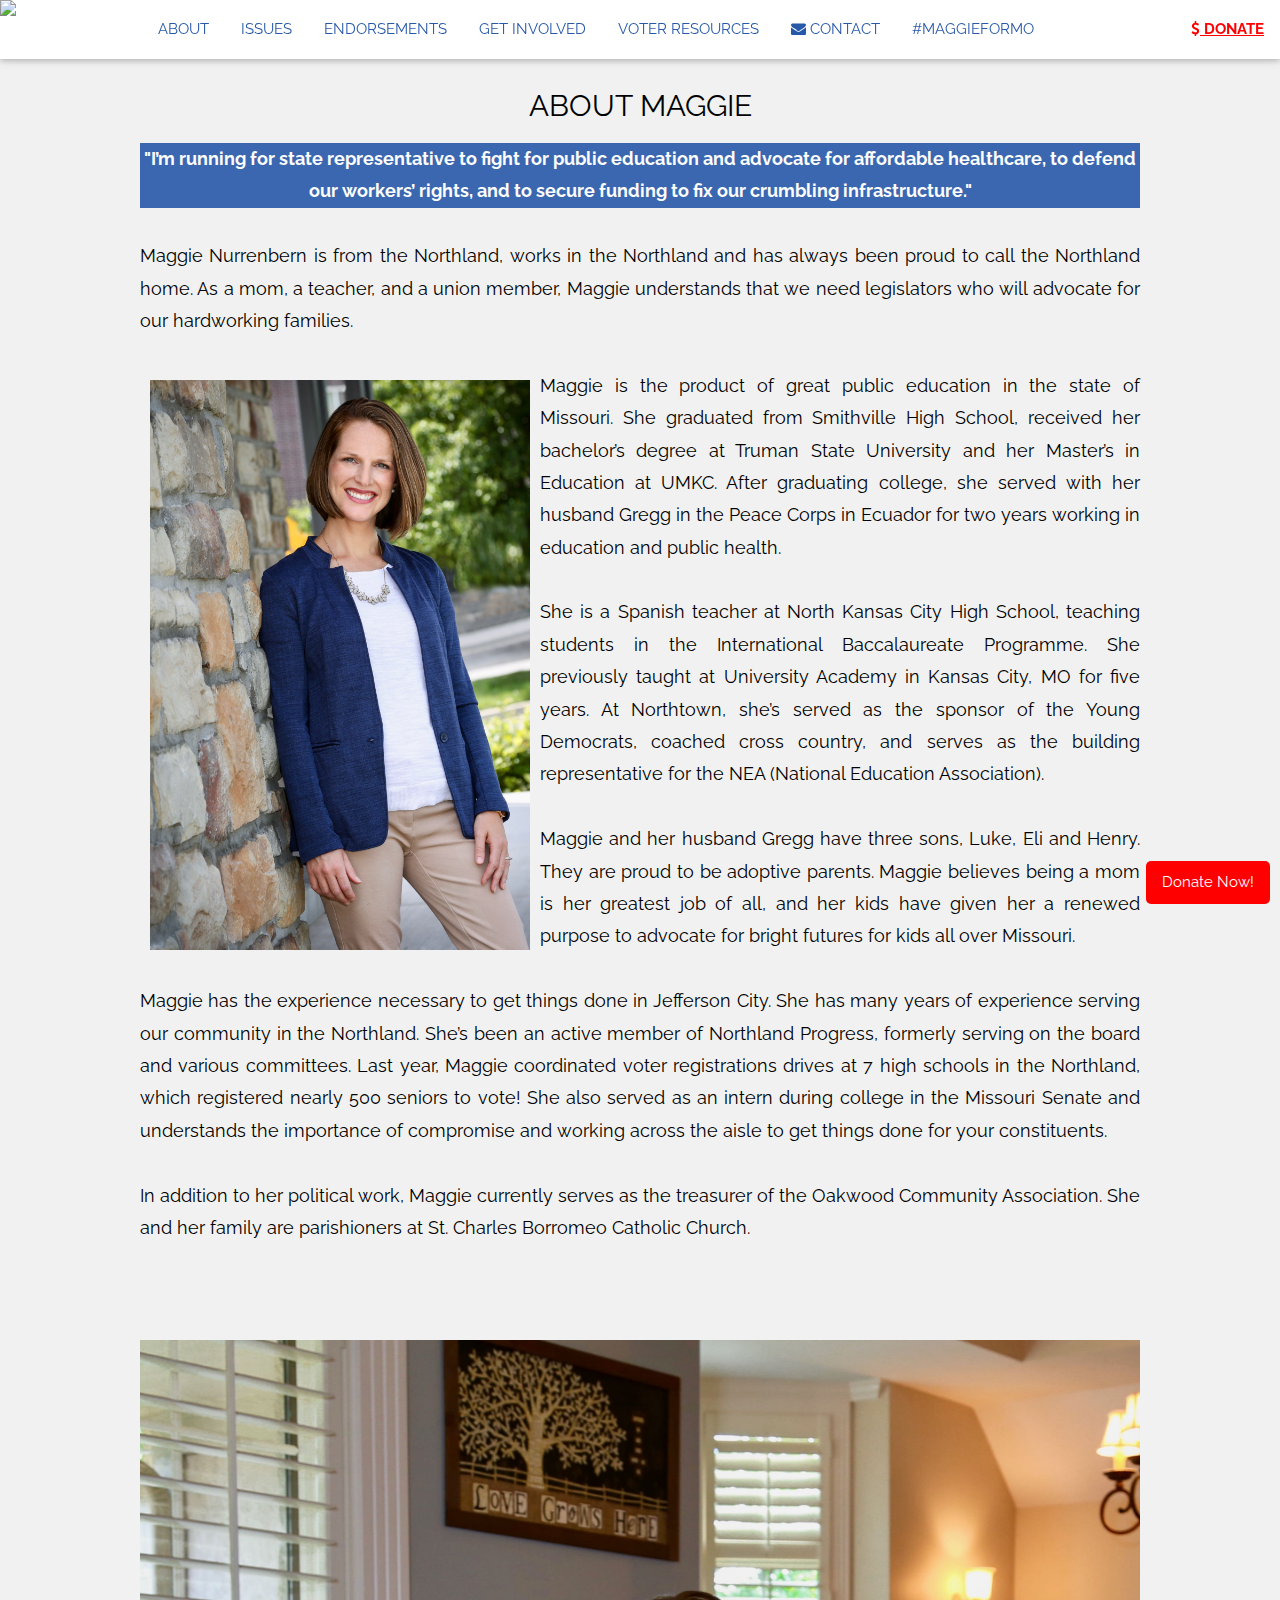
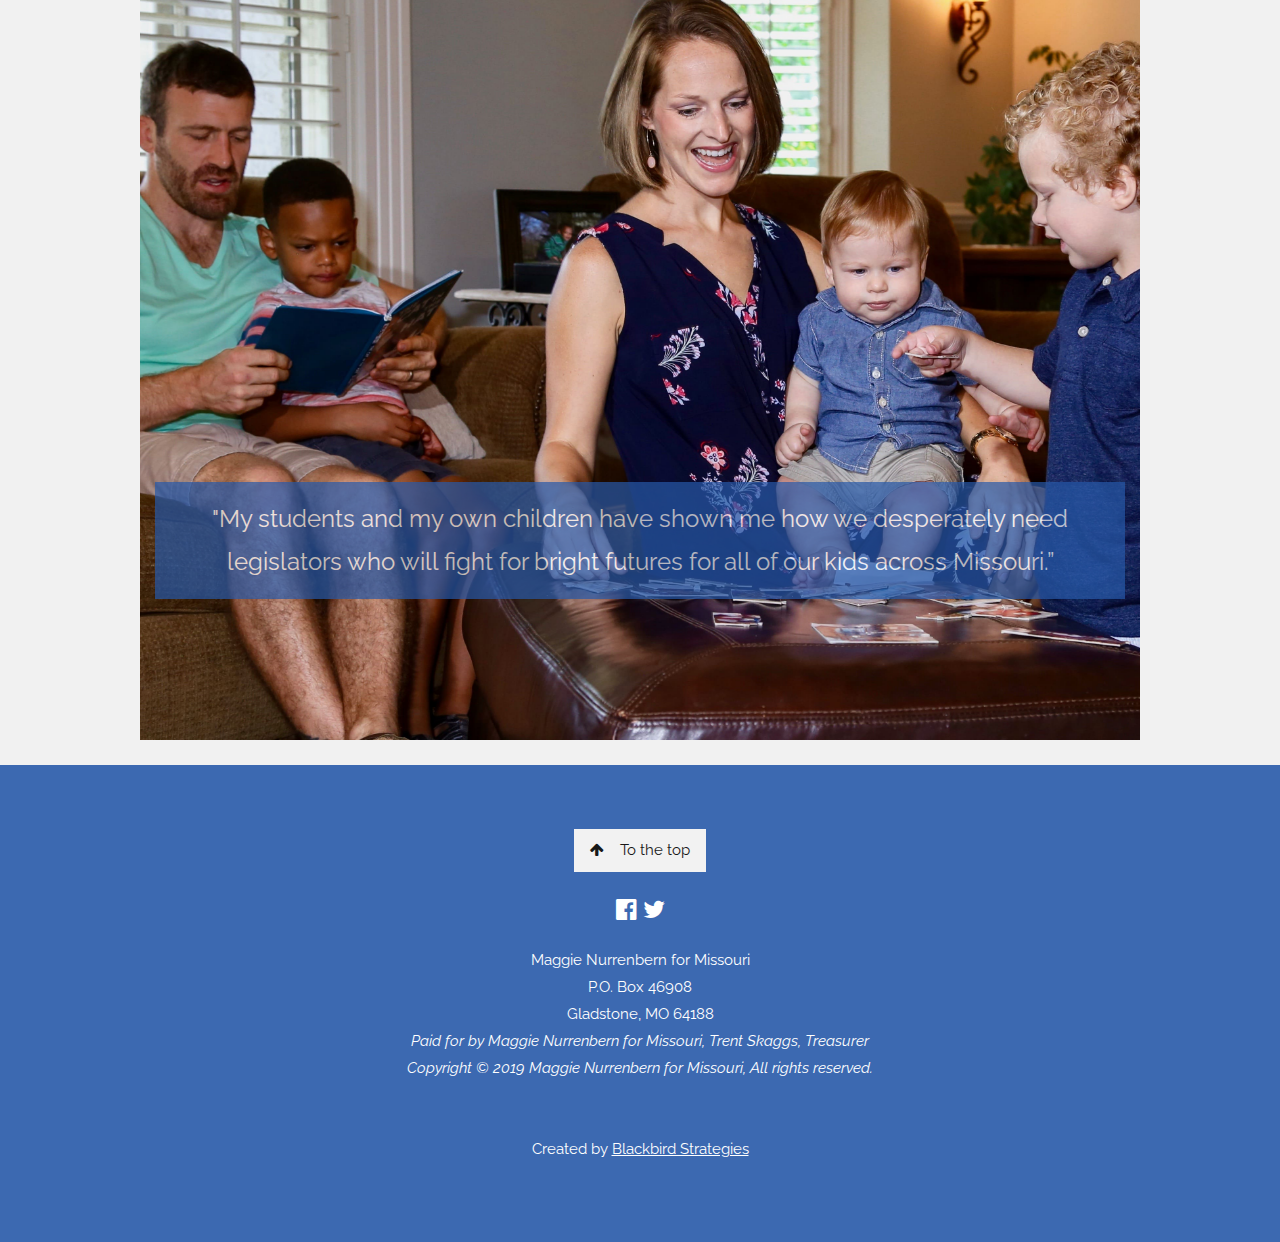
==== commit abee8ea3: "added endorsements" ====
--- a/about.html
+++ b/about.html
@@ -20,9 +20,9 @@
           src="/maggieLogo.jpg" class="logo"></a>
       <!-- Right-sided navbar links -->
       <div class="w3-hide-small2" style="margin: auto; max-width: 100%;">
-        <a href="index.html#home" class="w3-bar-item w3-button">HOME</a>
         <a href="about.html" class="w3-bar-item w3-button">ABOUT</a>
         <a href="issues.html" class="w3-bar-item w3-button"> ISSUES</a>
+        <a href="endorsements.html" class="w3-bar-item w3-button"> ENDORSEMENTS</a>
         <a href="index.html#getInvolved" class="w3-bar-item w3-button"> GET INVOLVED</a>
         <a href="index.html#vote" class="w3-bar-item w3-button"> VOTER RESOURCES</a>
         <a href="index.html#contact" class="w3-bar-item w3-button"><i class="fa fa-envelope"></i> CONTACT</a>
@@ -43,9 +43,9 @@
   <nav class="w3-sidebar w3-bar-block w3-black w3-card w3-animate-left hide-medium2 w3-hide-large"
     style="display:none; background-color: #2759a9!important; opacity: 0.9;" id="mySidebar">
     <a href="javascript:void(0)" onclick="w3_close()" class="w3-bar-item w3-button w3-large w3-padding-16">Close ×</a>
-    <A href="index.html#home" onclick="w3-close()" class="w3-bar-item w3-button">HOME</a>
     <a href="about.html" onclick="w3_close()" class="w3-bar-item w3-button">ABOUT</a>
     <a href="issues.html" onclick="w3_close()" class="w3-bar-item w3-button">ISSUES</a>
+    <a href="endorsements.html" onclick="w3_close()" class="w3-bar-item w3-button">ENDORSEMENTS</a>
     <a href="https://secure.actblue.com/donate/maggieformo?refcode=online&amount=50" target="_blank"
       onclick="w3_close()" class="w3-bar-item w3-button">DONATE</a>
     <a href="index.html#getInvolved" onclick="w3_close()" class="w3-bar-item w3-button">GET INVOLVED</a>
--- a/main.css
+++ b/main.css
@@ -95,7 +95,7 @@
   line-height: 70px;
 }
 
-@media (max-width: 1000px) {
+@media (max-width: 1160px) {
   .w3-hide-small2 {
     display: none !important;
   }
@@ -107,7 +107,7 @@
   }
 }
 
-@media (min-width: 1001px) {
+@media (min-width: 1161px) {
   .w3-hide-large2 {
     display: none !important;
   }
@@ -221,4 +221,160 @@
     /* height:100%;
     width:100%;
     position:absolute; */
+}
+
+/* ENDORSEMENTS */
+.perck {
+  display: flex;
+  width: 16.66%;
+  padding-right: 15px;
+  padding-left: 15px;
+  -webkit-box-orient: vertical;
+  -webkit-box-direction: normal;
+  -webkit-flex-direction: column;
+  -ms-flex-direction: column;
+  flex-direction: column;
+  -webkit-box-align: center;
+  -webkit-align-items: center;
+  -ms-flex-align: center;
+  align-items: center;
+  -webkit-box-flex: 1;
+  -webkit-flex: 1;
+  -ms-flex: 1;
+  flex: 1;
+}
+
+.flex-space {
+  display: flex;
+  -webkit-box-direction: normal;
+  -webkit-flex-direction: row;
+  -ms-flex-direction: row;
+  flex-direction: row;
+  -webkit-box-pack: justify;
+  -webkit-justify-content: space-between;
+  -ms-flex-pack: justify;
+  justify-content: space-between;
+  -webkit-flex-wrap: wrap;
+  -ms-flex-wrap: wrap;
+  flex-wrap: wrap;
+  font-family: 'Open Sans',sans-serif;
+}
+
+.about-us-circle.matt {
+  background-image: url(https://assets.website-files.com/5e87d941bcf6e1a7a3be7841/5e97883d57a3714eb4cc30b6_mattsasin.jpg);
+}
+
+.about-us-circle.quade {
+  background-image: url(https://assets.website-files.com/5e87d941bcf6e1a7a3be7841/5f4a999dcfe39ce0680fcf9a_88175463_3567550079986612_7854031339270438912_o.jpg);
+}
+
+.about-us-circle.rfs {
+  background-image:url(https://assets.website-files.com/5e87d941bcf6e1a7a3be7841/5edbf7f8f826cfeecf9dd58a_RFS%20LOGO.jpg);
+}
+
+.about-us-circle.uaw {
+  background-image: url(https://assets.website-files.com/5e87d941bcf6e1a7a3be7841/5f1652585e19a960876d4a32_UAW%20blue_yellow.png)
+}
+
+.about-us-circle.gkcwpc {
+  background-image: url(https://assets.website-files.com/5e87d941bcf6e1a7a3be7841/5f165087e8da1334a034ac95_16143806_1153895601397922_5571805606793856229_o.png);
+}
+
+.about-us-circle.naral {
+  background-image: url(https://assets.website-files.com/5e87d941bcf6e1a7a3be7841/5ef9567a1f17de51c44e8944_naral.png);
+}
+
+.about-us-circle.iaff {
+  background-image: url(https://assets.website-files.com/5e87d941bcf6e1a7a3be7841/5edbf9d6bca2fa0d04912883_IAFF%20LOGO.png);
+}
+
+.about-us-circle.promo {
+  background-image: url(https://assets.website-files.com/5e87d941bcf6e1a7a3be7841/5f164b1a4985dcf6533de8be_PROMO%20PAC%20endorsement%20seal.png);
+}
+
+.about-us-circle.aflcio {
+  background-image:url(https://assets.website-files.com/5e87d941bcf6e1a7a3be7841/5f1651d9e8da134dd834aff3_mo_afl-cio2logo_0.png);
+}
+
+.about-us-circle.sierra {
+  background-image: url(https://assets.website-files.com/5e87d941bcf6e1a7a3be7841/5f4a969e53ac667cfed3c9be_Sierra%20Club%20Endorsement%20Seal_Color-1.png);
+}
+
+.about-us-circle.momsdemand {
+  background-image: url(https://assets.website-files.com/5e87d941bcf6e1a7a3be7841/5f4a96b55bfdfb38b09e0b0f_GSC-2020.png);
+}
+
+.about-us-circle.pp {
+  background-image: url(https://assets.website-files.com/5e87d941bcf6e1a7a3be7841/5f1657d6b891a80cf492d551_pp.png);
+  background-size: contain;
+}
+
+.about-us-circle.ibot {
+  background-image:url(https://assets.website-files.com/5e87d941bcf6e1a7a3be7841/5f4a96c15b8c59c381ce5193_Teamsters%20Logo.PNG);
+}
+
+.about-us-circle.orkc {
+  border-style: solid;
+  border-color: rgba(25,36,78,.2);
+  background-image:url(https://assets.website-files.com/5e87d941bcf6e1a7a3be7841/5ef95e4d6bc0136352c71771_OurRevolution.png);
+  background-size: contain;
+}
+
+.about-us-circle.blet {
+  background-image: url(https://assets.website-files.com/5e87d941bcf6e1a7a3be7841/5edbfc582fc9543fd8035025_BLET%20LOGO.png);
+  background-size: contain;
+  background-attachment: scroll;
+}
+
+.about-us-circle.unitedsteel {
+  background-image: url(https://assets.website-files.com/5e87d941bcf6e1a7a3be7841/5f4a96c0342ed73917db35ed_Steelworkers%20Logo.png);
+  background-position: 50% 50%;
+}
+
+.about-us-circle.cwoa {
+  background-image:url(https://assets.website-files.com/5e87d941bcf6e1a7a3be7841/5f4a96a4d52edcb2881923b9_cwa_-_table_sponsor.png);
+}
+
+.about-us-circle.ll264 {
+  background-image: url(https://assets.website-files.com/5e87d941bcf6e1a7a3be7841/5f165653cab089759294bee2_133929_178409642193953_1205685_o.jpg);
+}
+
+.about-us-circle.gkcbctc {
+  background-image: url(https://assets.website-files.com/5e87d941bcf6e1a7a3be7841/5f4a98e30bb66a0a09659a29_Greater-KC-Building-Trades-Logo-Color-1-300x142.jpg);
+  background-size: contain;
+  background-repeat: no-repeat;
+}
+
+.about-us-circle {
+  width: 88px;
+  height: 88px;
+  border-style: none;
+  border-width: 1px;
+  border-color: #19244e;
+  border-radius: 50%;
+  background-image: url(https://assets.website-files.com/5e87d941bcf6e1a7a3be7841/5e97883d57a3714eb4cc30b6_mattsasin.jpg);
+  background-position: 50% 50%;
+  background-size: cover;
+  background-repeat: no-repeat;
+  transition: opacity .2s ease;
+}
+
+.top-margin._15-pixels {
+  margin-top: 15px;
+  color: #19244e;
+  font-weight: 700;
+}
+
+.w-inline-block {
+  max-width: 100%;
+  display: inline-block;
+}
+
+.endorsements {
+  text-decoration: none;
+  text-align: center;
+}
+
+.flex-space, .footer-column-1, .footer-flex {
+  -webkit-box-orient: horizontal;
 }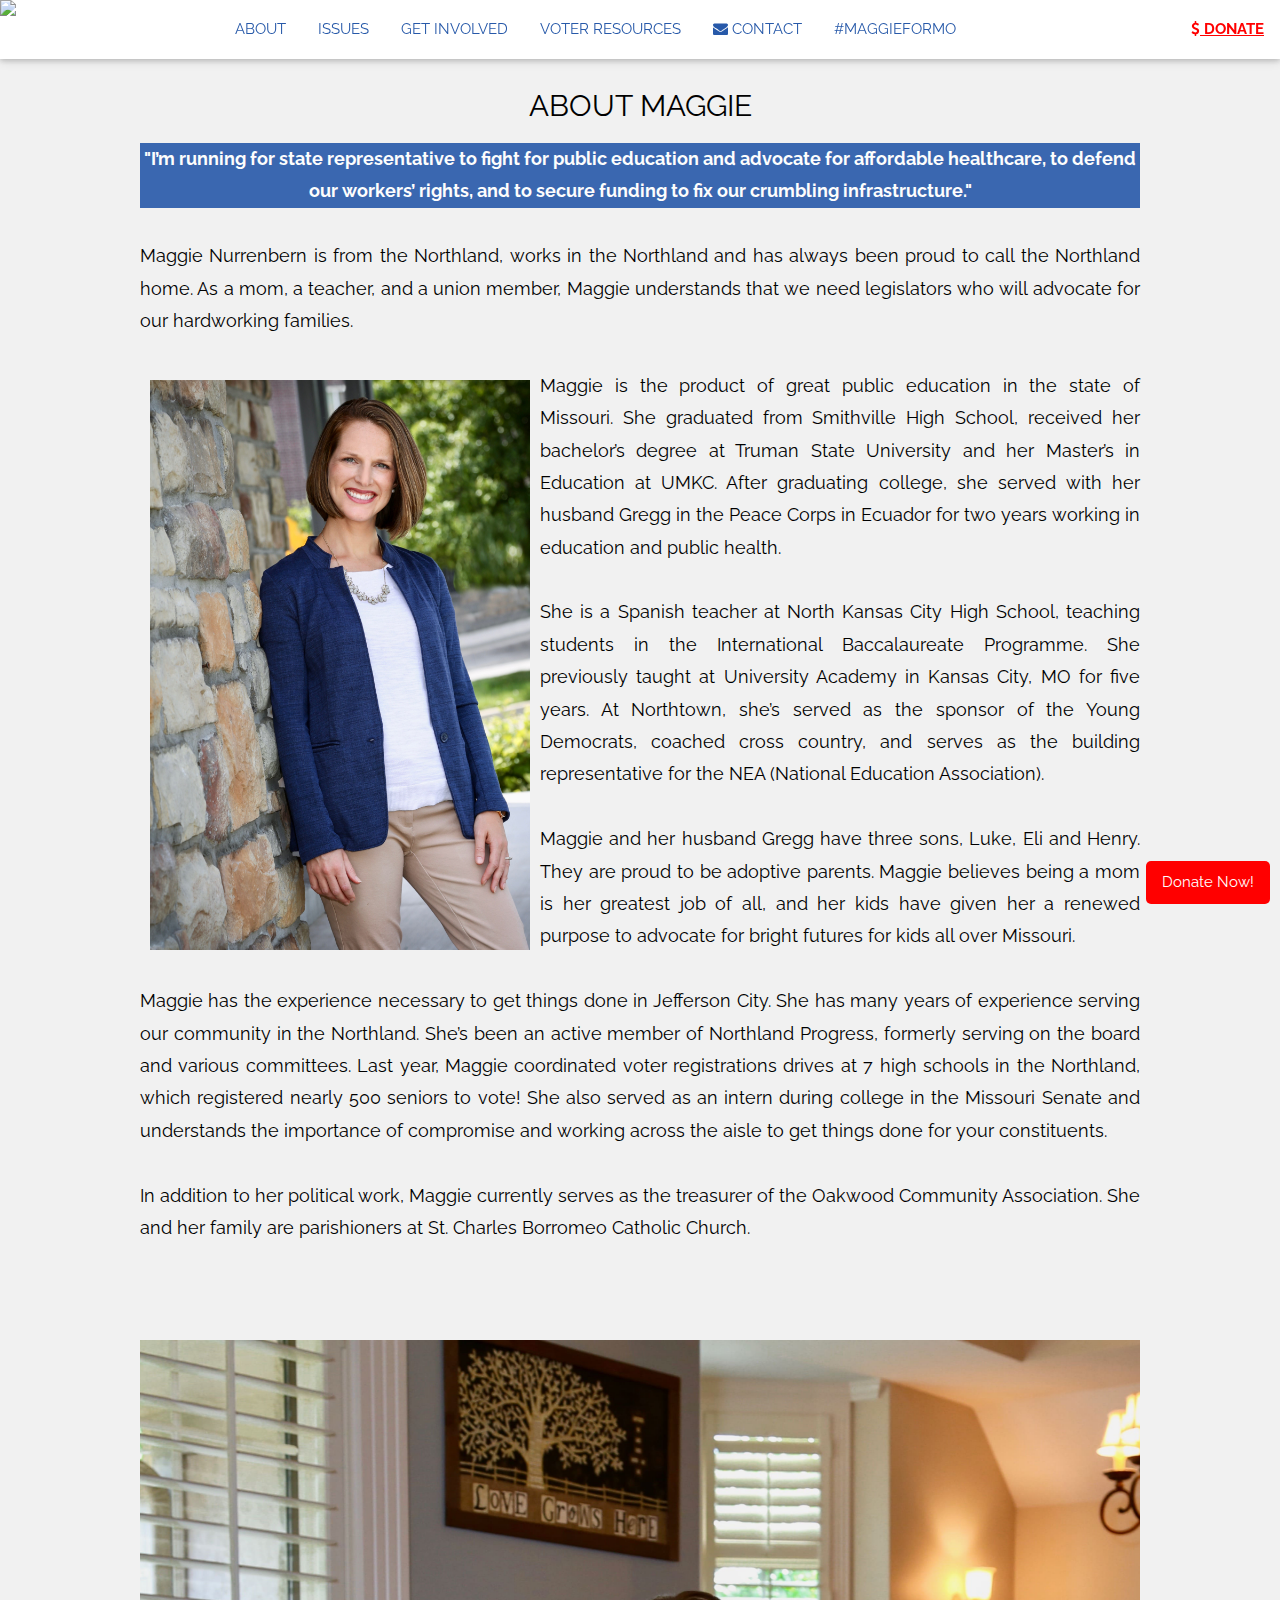
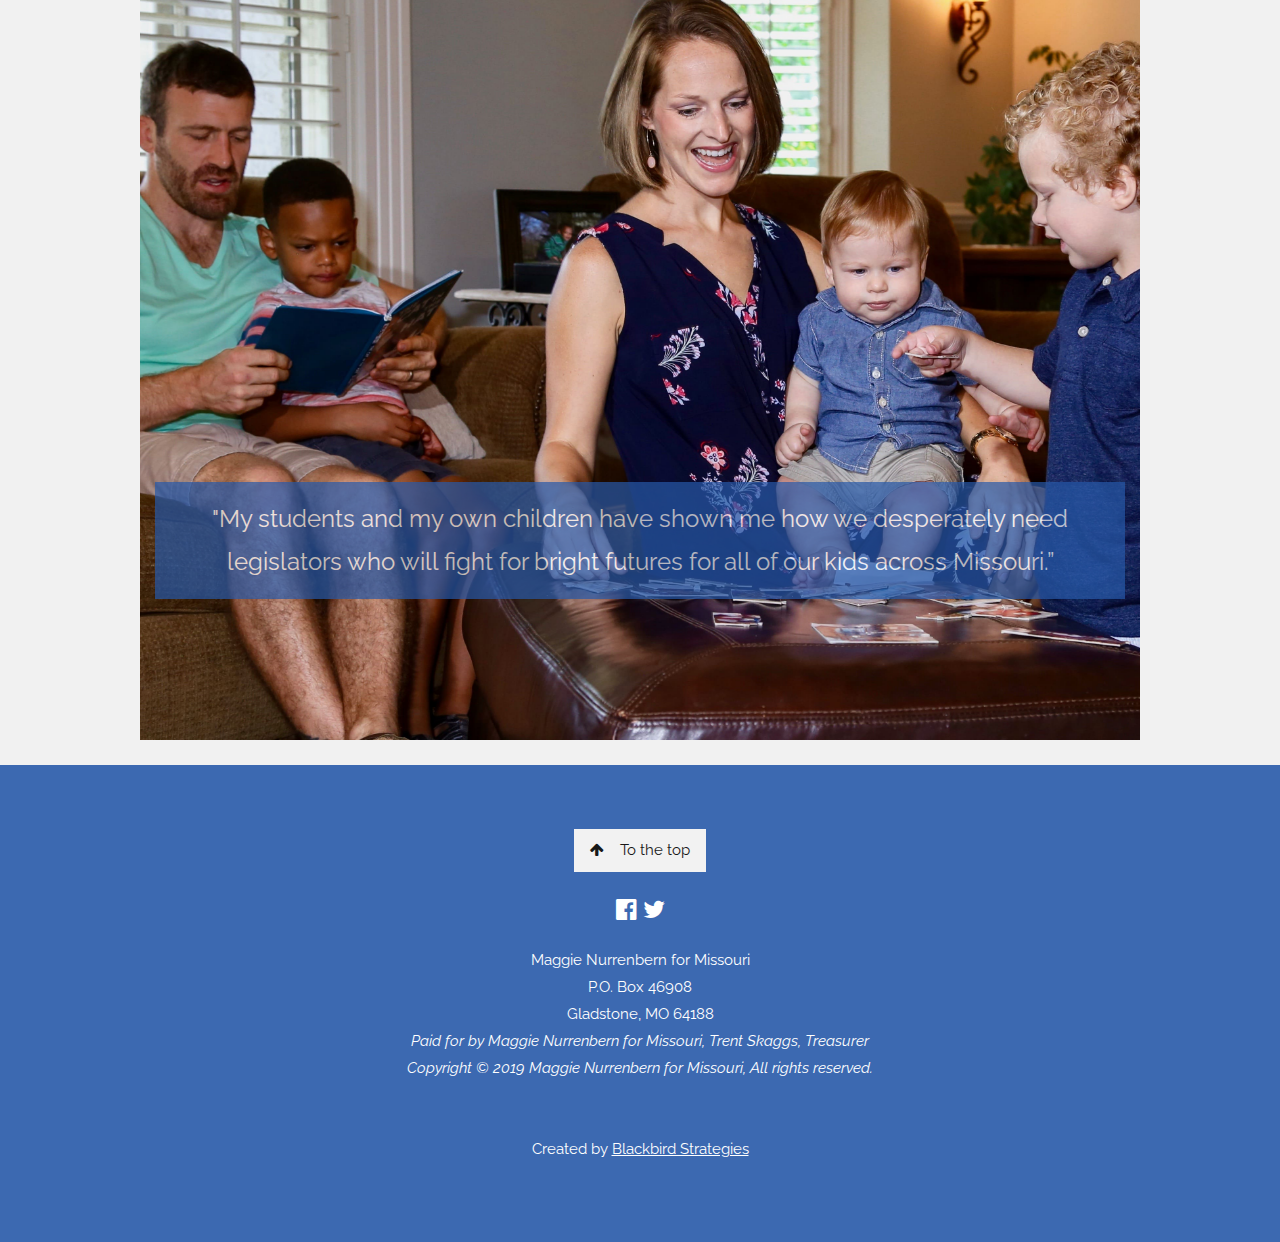
==== commit 910a9191: "Ashley AUNE bitched about us using her images so now we have to delete them :/ sorry maggie" ====
--- a/about.html
+++ b/about.html
@@ -22,7 +22,7 @@
       <div class="w3-hide-small2" style="margin: auto; max-width: 100%;">
         <a href="about.html" class="w3-bar-item w3-button">ABOUT</a>
         <a href="issues.html" class="w3-bar-item w3-button"> ISSUES</a>
-        <a href="endorsements.html" class="w3-bar-item w3-button"> ENDORSEMENTS</a>
+        <!-- <a href="endorsements.html" class="w3-bar-item w3-button"> ENDORSEMENTS</a> -->
         <a href="index.html#getInvolved" class="w3-bar-item w3-button"> GET INVOLVED</a>
         <a href="index.html#vote" class="w3-bar-item w3-button"> VOTER RESOURCES</a>
         <a href="index.html#contact" class="w3-bar-item w3-button"><i class="fa fa-envelope"></i> CONTACT</a>
@@ -40,12 +40,12 @@
   </div>
 
   <!-- Sidebar on small screens when clicking the menu icon -->
-  <nav class="w3-sidebar w3-bar-block w3-black w3-card w3-animate-left hide-medium2 w3-hide-large"
+  <nav class="w3-sidebar w3-bar-block w3-black w3-card w3-animate-left w3-hide-large2"
     style="display:none; background-color: #2759a9!important; opacity: 0.9;" id="mySidebar">
     <a href="javascript:void(0)" onclick="w3_close()" class="w3-bar-item w3-button w3-large w3-padding-16">Close ×</a>
     <a href="about.html" onclick="w3_close()" class="w3-bar-item w3-button">ABOUT</a>
     <a href="issues.html" onclick="w3_close()" class="w3-bar-item w3-button">ISSUES</a>
-    <a href="endorsements.html" onclick="w3_close()" class="w3-bar-item w3-button">ENDORSEMENTS</a>
+    <!-- <a href="endorsements.html" onclick="w3_close()" class="w3-bar-item w3-button">ENDORSEMENTS</a> -->
     <a href="https://secure.actblue.com/donate/maggieformo?refcode=online&amount=50" target="_blank"
       onclick="w3_close()" class="w3-bar-item w3-button">DONATE</a>
     <a href="index.html#getInvolved" onclick="w3_close()" class="w3-bar-item w3-button">GET INVOLVED</a>
--- a/main.css
+++ b/main.css
@@ -18,9 +18,136 @@
 .bgimg-1 {
   background-position: center;
   background-size: cover;
-  background-image: url("/GV3A2963 - Community Photo-min.jpg");
+  background-image: url("/Websitephoto-01.png");
   min-height: 95%;
   margin-top: 59px;
+}
+
+.new-image {
+  width: 100%;
+  height: 677px;
+  background-image: url("/Websitephoto-01.png");
+  background-repeat: no-repeat;
+  background-size: contain;
+}
+
+.new-image2 {
+  width: 100%;
+  height: 650px;
+  background-image: url("/Websitephoto-01.png");
+  background-size: cover;
+  background-repeat: no-repeat;
+}
+
+
+@media (max-width: 300px) {
+  .new-image2 {
+    width: 100%;
+    height: 150px;
+    background-image: url("/Websitephoto-01.png");
+    background-size: cover;
+    background-repeat: no-repeat;
+  }
+}
+
+@media (max-width: 500px) and (min-width: 301px) {
+  .new-image2 {
+    width: 100%;
+    height: 200px;
+    background-image: url("/Websitephoto-01.png");
+    background-size: cover;
+    background-repeat: no-repeat;
+  }
+}
+
+@media (max-width: 500px) and (min-width: 401px) {
+  .new-image2 {
+    width: 100%;
+    height: 250px;
+    background-image: url("/Websitephoto-01.png");
+    background-size: cover;
+    background-repeat: no-repeat;
+  }
+}
+
+@media (max-width: 600px) and (min-width: 501px) {
+  .new-image2 {
+    width: 100%;
+    height: 250px;
+    background-image: url("/Websitephoto-01.png");
+    background-size: cover;
+    background-repeat: no-repeat;
+  }
+}
+
+@media (max-width: 700px) and (min-width: 601px) {
+  .new-image2 {
+    width: 100%;
+    height: 300px;
+    background-image: url("/Websitephoto-01.png");
+    background-size: cover;
+    background-repeat: no-repeat;
+  }
+}
+
+@media (max-width: 800px) and (min-width: 701px) {
+  .new-image2 {
+    width: 100%;
+    height: 360px;
+    background-image: url("/Websitephoto-01.png");
+    background-size: cover;
+    background-repeat: no-repeat;
+  }
+}
+
+@media (max-width: 900px) and (min-width: 801px) {
+  .new-image2 {
+    width: 100%;
+    height: 395px;
+    background-image: url("/Websitephoto-01.png");
+    background-size: cover;
+    background-repeat: no-repeat;
+  }
+}
+
+@media (max-width: 1000px) and (min-width: 901px) {
+  .new-image2 {
+    width: 100%;
+    height: 420px;
+    background-image: url("/Websitephoto-01.png");
+    background-size: cover;
+    background-repeat: no-repeat;
+  }
+}
+
+@media (max-width: 1100px) and (min-width: 1001px) {
+  .new-image2 {
+    width: 100%;
+    height: 500px;
+    background-image: url("/Websitephoto-01.png");
+    background-size: cover;
+    background-repeat: no-repeat;
+  }
+}
+
+@media (max-width: 1200px) and (min-width: 1101px) {
+  .new-image2 {
+    width: 100%;
+    height: 550px;
+    background-image: url("/Websitephoto-01.png");
+    background-size: cover;
+    background-repeat: no-repeat;
+  }
+}
+
+@media (max-width: 1300px) and (min-width: 1201px) {
+  .new-image2 {
+    width: 100%;
+    height: 600px;
+    background-image: url("/Websitephoto-01.png");
+    background-size: cover;
+    background-repeat: no-repeat;
+  }
 }
 
 .bgimg-3 {
@@ -345,6 +472,39 @@
   background-repeat: no-repeat;
 }
 
+.about-us-circle.mnea {
+  background-image: url(https://assets.website-files.com/5e87d941bcf6e1a7a3be7841/5f71f75c15a5ee0d50513b22_MNEAlogo18newTag_Clr.png);
+  background-size: contain;
+}
+
+.about-us-circle.carp {
+  background-image: url(https://assets.website-files.com/5e87d941bcf6e1a7a3be7841/5f71f625de8bb15c5b8f85d4_Carp-logo-color.png);
+}
+
+.about-us-circle.afot {
+  background-image: url(https://assets.website-files.com/5e54519f0ae6654f4c1ec9df/5f42d4f4719b4f68e6a31396_AFT-logo-300x300.png);
+}
+
+.about-us-circle.seiu {
+  background-image: url(https://assets.website-files.com/5e54519f0ae6654f4c1ec9df/5f723d2048bac80b672f280d_SEIU%20MOKS%20State%20Council%20Logo.png);
+}
+
+.about-us-circle.sheet {
+  background-image: url(https://assets.website-files.com/5e54519f0ae6654f4c1ec9df/5f723e87e381f8103bb8afaa_Sheet%20Metal%20Logo.png);
+  background-position: 50% 50%;
+  background-size: 70px 65px;
+}
+
+.about-us-circle.ibew {
+  background-image: url(https://assets.website-files.com/5e54519f0ae6654f4c1ec9df/5f723e40a94c1e7ca1c2d1cf_IBEW.png);
+  background-size: 80px 40px;
+}
+
+.about-us-circle.plaster {
+  background-image: url(https://assets.website-files.com/5e54519f0ae6654f4c1ec9df/5f723dd722c7aa258186ac13_OPCMIA-logo_k-and-294.png);
+  background-size: contain;
+}
+
 .about-us-circle {
   width: 88px;
   height: 88px;
@@ -377,4 +537,15 @@
 
 .flex-space, .footer-column-1, .footer-flex {
   -webkit-box-orient: horizontal;
+}
+
+@media screen and (max-width: 991px)
+{
+.flex-space {
+    margin-top: 0;
+    -webkit-box-align: center;
+    -webkit-align-items: center;
+    -ms-flex-align: center;
+    align-items: center;
+}
 }